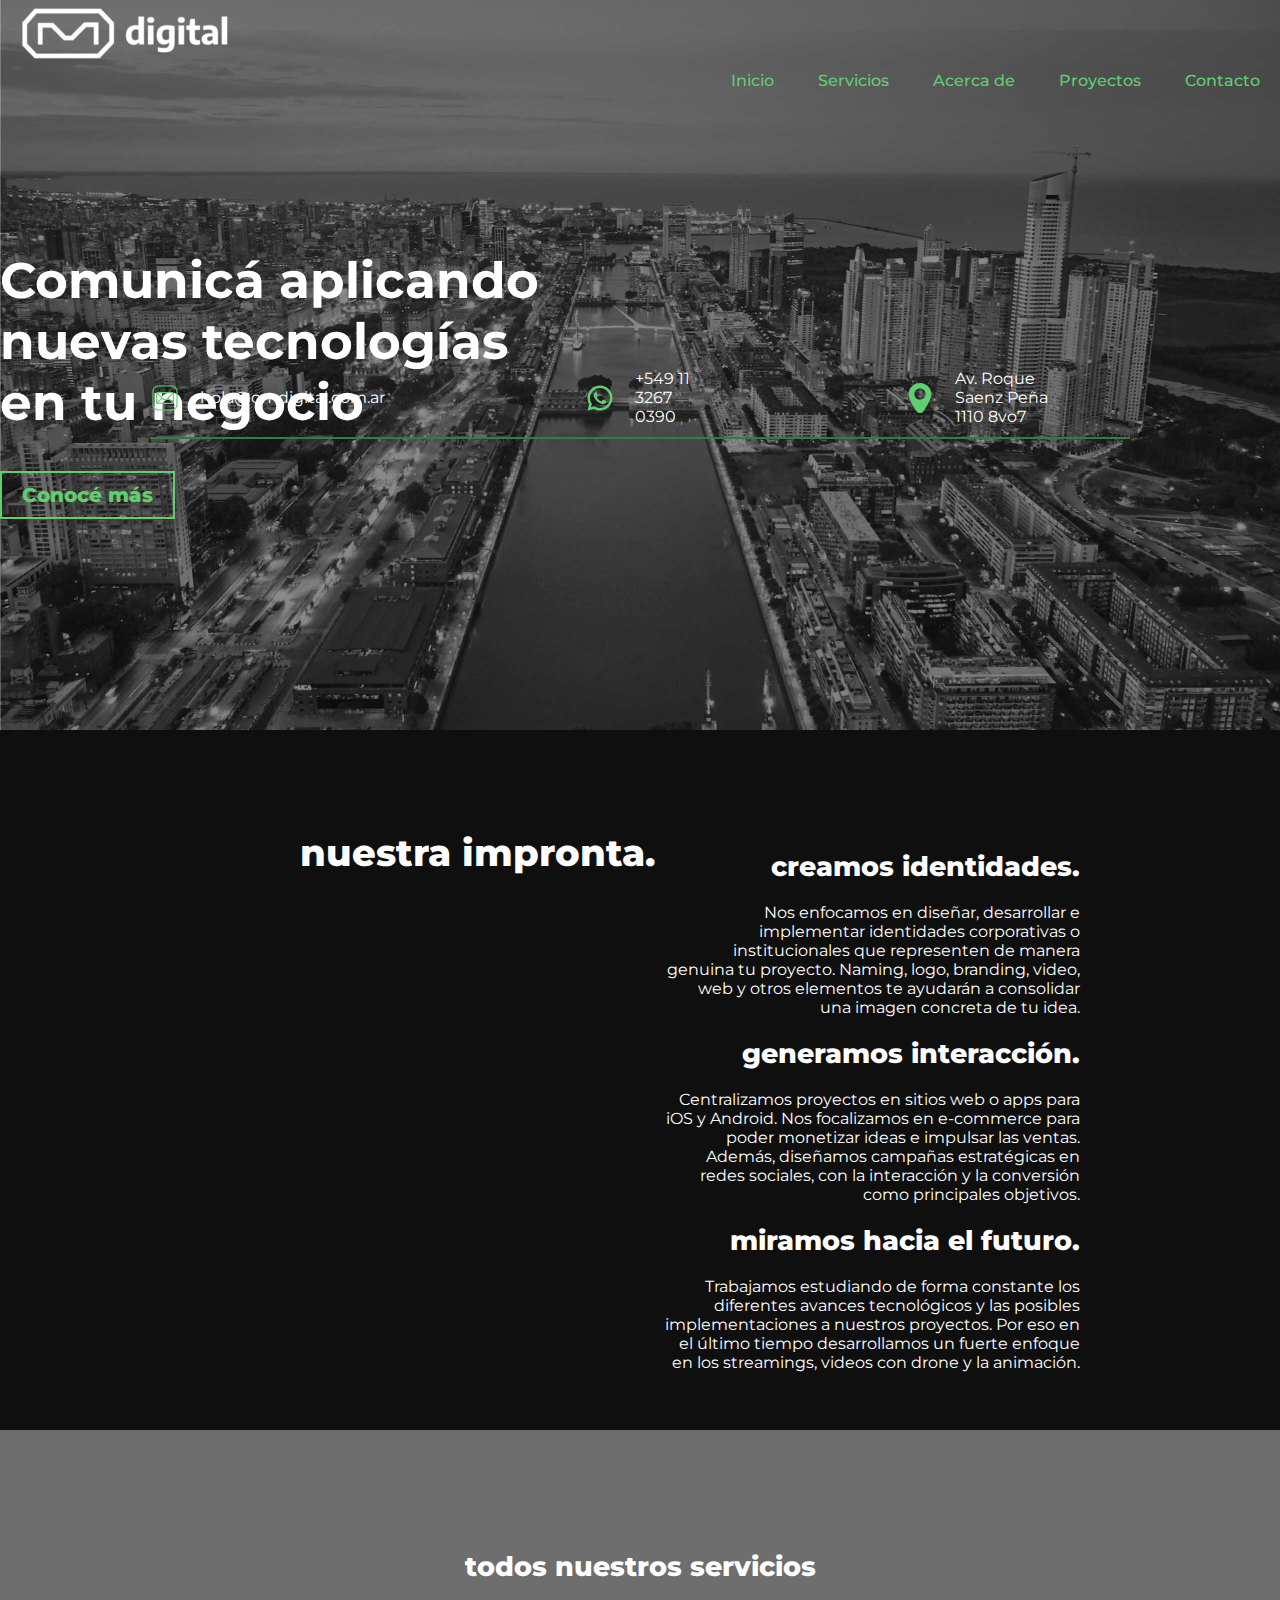
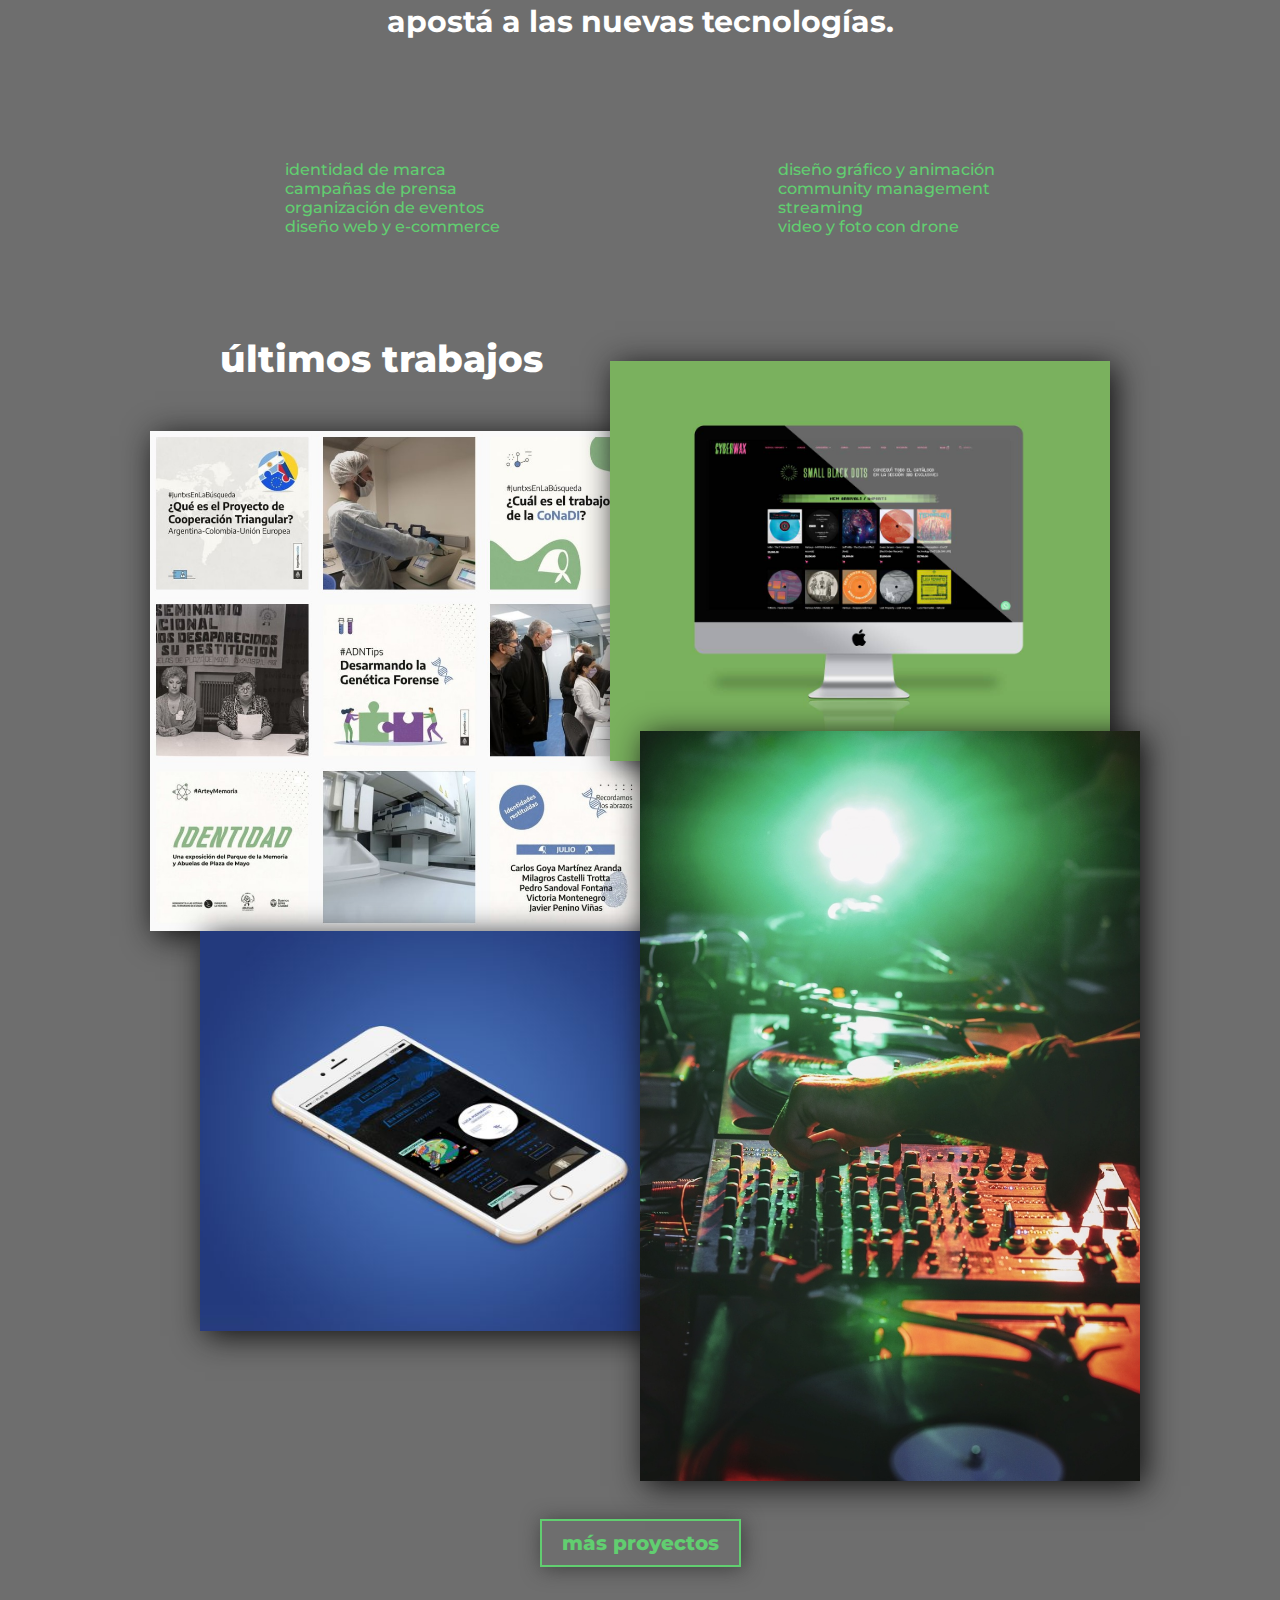
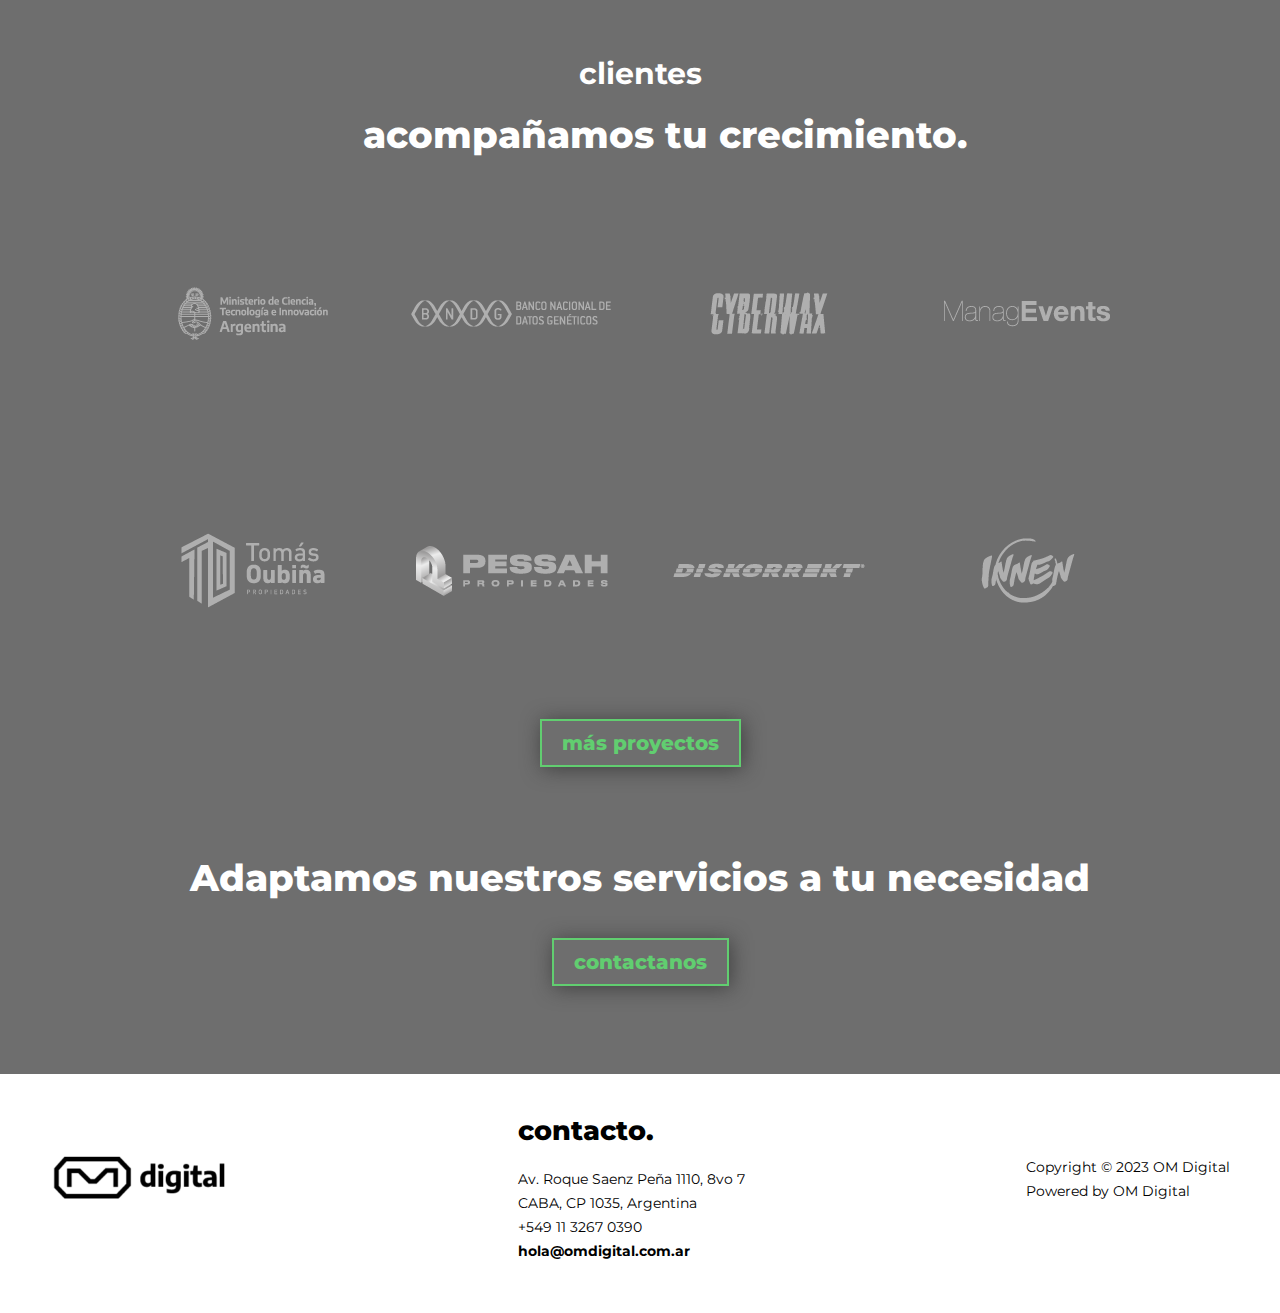
==== index.html @ 89adcbb7 "primera version de OM digital para segunda entrega coder" ====
<!DOCTYPE html>
<html lang="en">

<head>
    <meta charset="UTF-8">
    <meta http-equiv="X-UA-Compatible" content="IE=edge">
    <meta name="viewport" content="width=device-width, initial-scale=1.0">
    <title>OM Digital - Comunicá utilizando las nuevas tecnologías</title>
    <link rel="preconnect" href="https://fonts.googleapis.com">
    <link rel="preconnect" href="https://fonts.gstatic.com" crossorigin>
    <link href="https://fonts.googleapis.com/css2?family=Montserrat:wght@200;300;400;700;800;900&display=swap" rel="stylesheet">
    <link rel="stylesheet" href="./css/style.css">
</head>

<body>
    <header>
            <img src="./assets/img/logo-blanco.png" alt="Logotipo de OM Digital"> <!--acá linkear el logo-->
            <nav class="menu-web">
                <ul>
                    <li class="item-menu"><a href="./index.html">Inicio</a></li>
                    <li class="item-menu"><a href="./pages/servicios.html">Servicios</a></li>
                    <li class="item-menu"><a href="./pages/acerda-de.html">Acerca de</a></li>
                    <li class="item-menu"><a href="./pages/proyectos.html">Proyectos</a></li>
                    <li class="item-menu"><a href="./pages/contacto.html">Contacto</a></li>
                </ul>
            </nav>
    </header>

    <main>
        <section class="sectionPortada">
            <div class="portadaPagina"> <!--inicial, falta agregar el fondo de ciudad con CSS-->
                <div class="oscurecer">
                    <h1 class="tituloPagina">Comunicá aplicando <br>nuevas tecnologías <br>en tu negocio</h1>
                    <div class="boton-portada">
                        <a class="link-boton" href="./pages/servicios.html">Conocé más</a>
                    </div>
                </div>
            <hr>
            <div class="info-de-contacto">
                <img class="ico-datos-contacto" src="./assets/svg/icons8-mail.svg" alt="">
                <p>hola@omdigital.com.ar</p>
                <img class="ico-datos-contacto" src="./assets/svg/whatsapp-ico.svg" alt="">
                <p>+549 11 3267 0390</p>
                <img class="ico-datos-contacto" src="./assets/svg/map-position.svg" alt="">
                <p>Av. Roque Saenz Peña 1110 8vo7</p>
            </div>
            </div>
        </section>
        <section class="impronta"> <!--Nuestra impronta-->
            <div class="nuestra-impronta">
                <h2>nuestra impronta.</h2>
            </div>
            <div class="diferenciales">
                <h3>creamos identidades.</h3>
                <p>Nos enfocamos en diseñar, desarrollar e implementar identidades corporativas o institucionales que
                    representen de manera genuina tu proyecto. Naming, logo, branding, video, web y otros elementos te
                    ayudarán a consolidar una imagen concreta de tu idea.</p>
                <h3>generamos interacción.</h3>
                <p>Centralizamos proyectos en sitios web o apps para iOS y Android. Nos focalizamos en e-commerce para
                    poder monetizar ideas e impulsar las ventas. Además, diseñamos campañas estratégicas en redes
                    sociales, con la interacción y la conversión como principales objetivos.</p>
                <h3>miramos hacia el futuro.</h3>
                <p>Trabajamos estudiando de forma constante los diferentes avances tecnológicos y las posibles
                    implementaciones a nuestros proyectos. Por eso en el último tiempo desarrollamos un fuerte enfoque
                    en los streamings, videos con drone y la animación.</p>
            </div>
        </section>
        <section class="servicios">
            <div class="adaptamos"> <!--titulo de la seccion-->
                <h3>todos nuestros servicios</h3>
                <h4>apostá a las nuevas tecnologías.</h4>
            </div>
            <div class="bloque-servicios">
            <div class="listado-servicios1"> <!--listado de servicios-->
                <ul>
                    <li>identidad de marca</li>
                    <li>campañas de prensa</li>
                    <li>organización de eventos</li>
                    <li>diseño web y e-commerce</li>
                </ul>
            </div>
            <div class="listado-servicios1"> <!--listado de servicios-->
                <ul>
                    <li>diseño gráfico y animación</li>
                    <li>community management</li>
                    <li>streaming</li>
                    <li>video y foto con drone</li>
                </ul>
            </div>
        </div>
        </section>
        <section class="ultimos-trabajos"> <!--ultimos trabajos-->
            <div>
                <h2>últimos trabajos</h2>
            </div>
            <div class="trabajos-index">
                <div class="trabajo1">
                    <img src="./assets/img/ultimos-trabajos-bndg.jpeg" alt="diseño de placas de rrss para el BNDG">
                </div>
                <div class="trabajo2">
                    <img src="./assets/img/ultimos-trabajos-cyberwax.jpeg" alt="Página web y e-commerce para Cyberwax">
                </div>
                <div class="trabajo3">
                    <img src="./assets/img/ultimos-trabajos-diskorrekt.jpeg" alt="streaming para Avant Garten">
                </div>
                <div class="trabajo4">
                    <img src="./assets/img/ultimos-trabajos-avg.jpeg" alt="sitio web y e-commerce para Diskorrekt (Berlin)">
                </div>
            </div>
            <div class="ver-mas-proyectos">
                <a class="link-boton" href="./pages/proyectos.html">más proyectos</a>
            </div>
        </section>
        <section class="clientes"> <!--seccion clientes-->
            <div>
                <h4>clientes</h4>
            </div>
            <div>
                <div>
                    <h2>acompañamos tu crecimiento.</h2>
                </div>
                <div class="logos-clientes">
                <div> <!--logos clientes-->
                    <img src="./assets/img/cliente-mincyt.png" alt="">
                    <img src="./assets/img/cliente-bndg.png" alt="">
                    <img src="./assets/img/cliente-cyberwax.png" alt="">
                    <img src="./assets/img/cliente-managevents.png" alt="">
                </div>
                <div> <!--logos clientes-->
    
                    <img src="./assets/img/cliente-tomas-oubina.png" alt="">
                    <img src="./assets/img/cliente-pessah-propiedades.png" alt="">
                    <img src="./assets/img/cliente-diskorrekt.png" alt="">
                    <img src="./assets/img/cliente-innen.png" alt="">
                </div>
                </div>
            </div>
            <div>
                <a class="link-boton" href="./pages/proyectos.html">más proyectos</a>            
            </div>
        </section>
        <section class="adaptamos"> <!--cierre-->
            <h2>Adaptamos nuestros servicios a tu necesidad</h2>
            <a class="link-boton" href="./pages/contacto.html">contactanos</a>
        </section>
    </main>

    <footer>
        <section>
            <img src="./assets/img/logo-negro.png" alt="Logo en blanco y negro">
        </section>
        <section class="datos-de-contacto">
            <h3>contacto.</h5>
            <p>Av. Roque Saenz Peña 1110, 8vo 7 <br>CABA, CP 1035, Argentina <br>+549 11 3267 0390</p>
            <p><b>hola@omdigital.com.ar
                    <link rel="stylesheet" href="mailto:hola@omdigital.com.ar">
                </b></p>
        </section>
        <section>
            <p>Copyright © 2023 OM Digital<br>Powered by OM Digital</p>
        </section>
    </footer>
</body>

</html>
---- css/style.css ----
/*RESET*/
* {
    padding: 0;
    margin: 0;
    box-sizing: border-box;
}

/*COLOR DEL TEXTO SELECCIONADO*/

html p::selection {
    background-color: #61ce70;
    color: rgb(15, 15, 15);
}

html h1::selection {
    background-color: #61ce70;
    color: rgb(15, 15, 15);
}

html h2::selection {
    background-color: #61ce70;
    color: rgb(15, 15, 15);
}

html h3::selection {
    background-color: #61ce70;
    color: rgb(15, 15, 15);
}

html h4::selection {
    background-color: #61ce70;
    color: rgb(15, 15, 15);
}

html a::selection {
    background-color: #61ce70;
    color: rgb(15, 15, 15);
}

html li::selection {
    background-color: #61ce70;
    color: rgb(15, 15, 15);
}

html .boton::selection {
    background-color: #61ce70;
    color: rgb(15, 15, 15);
}

body {
    background-image: url("../assets/img/fondo-inicio.jpg");
    background-color: rgba(0, 0, 0, 0.567);
    background-position: center top;
    background-size: contain;
    background-repeat: no-repeat;
}

/* font-family: 'Montserrat', sans-serif;*/
p {
    color: white;
    font-family: 'Montserrat', sans-serif;

}

a {
    text-decoration: none;
    color: #61ce70;
    font-family: 'Montserrat', sans-serif;
}

li {
    color: #61ce70;
    font-family: 'Montserrat', sans-serif;
    font-weight: 500;
    padding: 0px 20px 0px 20px;
    list-style: none;

}

h1 {
    color: white;
    font-family: 'Montserrat', sans-serif;

}

h2 {
    color: white;
    font-family: 'Montserrat', sans-serif;
    font-size: 37px;
    font-weight: 800;
    margin-left: 50px;

}

h3 {
    color: white;
    font-family: 'Montserrat', sans-serif;
    margin: 20px 0px 20px 0px;
    font-weight: 800;
    font-size: 27px;

}

h4 {
    color: white;
    font-family: 'Montserrat', sans-serif;
    margin: 20px 0px 20px 0px;
    font-size: 30px;

}


/*HEADER*/

/* header {
    background-color: rgba(0, 0, 0, 0);
    margin: 0px;
    width: 100%;
    height: 60px;
    display: flex;
    justify-content: space-between;
    align-items: center;
    padding: 50px 50px 0px 50px;
} */

.item-menu {
    display: inline-block;
}


.logoPrincipal {
    display: inline;
}

nav {
    color: white;
    font-family: 'Montserrat', sans-serif;
    font-weight: 00;
    display: inline;
    padding: 0px 20px 0px 20px;
}

.menu-web ul {
    display: inline;
}

/*FIN DE HEADER*/

/*nuevo menu boostrap*/

.nav-link {
    color: #61ce70;
}

.navbar-nav .nav-link.active {
    color: white;
}

.navbar-expand-lg .navbar-collapse { 
    justify-content: flex-end;
}

.navbar-toggler {
    color: #61ce70;
}

.navbar-toggler:hover {
    text-decoration: none;
    background: #0000;
    border:#61ce70 solid 2px;
}

.navbar-toggler {
    text-decoration: none;
    background: #0000;
    border:#61ce70 solid 2px;
    color: #61ce70;
}


/*MENU RESPONSIVE*/

.nav-wraper {
    width: 100%;
    margin: 0 auto;
}

nav {
    display: flex;
    flex-wrap: wrap;
    justify-content: end;
    align-items: center;
    padding: 0px;
}

.menu ul {
    list-style: none;
    display: flex;
    gap: 2rem;
}

.menu ul li a {
    text-decoration: none;
}


.menu-hamburguesa {
    display: none;
}

#toggle {
    display: none;
}

.material-icons {
    display:none;
}

@media (max-width: 768px) {
    nav .menu {
        width: 100%;
        height: 0;
        overflow: hidden;
    }

    .menu ul {
        flex-direction: column;
        align-items: center;
        justify-content: center;
        padding: 0.5rem;

    }

    .menu ul li a {
        font-size: 13px;
    }

    nav label {
        display: inline-flex;
        color: white;
        cursor: pointer;
    }
    
    nav #toggle:checked~.menu {
        height: 100%;
        margin-top: 200px;
        background-color: rgba(38, 38, 38, 0.657);
    }
    
    .logo {
        margin-left: -15px;
    }
    .material-icons {
        display: inline-flex;
    }
}



@media (max-width: 320px) {
    nav {
        padding:0px
    }
}
/*fin menu responsive*/


/*boton general*/
.link-boton {
    padding: 10px 20px 10px 20px;
    color: #61ce70;
    font-family: 'Montserrat', sans-serif;
    font-size: 20px;
    font-weight: 800;
    border: #61ce70 solid 2px;
    background-color: #00000000;
    box-shadow: 2px 2px 20px rgba(43, 43, 43, 0.685);
    margin-left: 0px;
}

.link-boton:hover {
    padding: 10px 20px 10px 20px;
    color: #61ce70;
    font-family: 'Montserrat', sans-serif;
    font-size: 20px;
    font-weight: 800;
    border: #FFFF solid 2px;
    background-color: #00000000;
    box-shadow: 2px 2px 20px rgba(43, 43, 43, 0.685);
}

/*fin boton general*/

/*portada*/

.portadaPagina {
    background-image: url("../assets/img/fondo-inicio.jpg");
    color: white;
    width: 100%;
    height: 700px;
    font-family: 'Montserrat', sans-serif;
    background-position: center center;
    background-size: cover;
    margin-top: -60px;
}

.portada-pagina-contacto {
    /* background-image: url("../assets/img/fondo-inicio.jpg"); */
    color: white;
    width: 100%;
    height: 700px;
    font-family: 'Montserrat', sans-serif;
    background-position: center center;
    background-size: cover;
    padding-left: 150px;
    /* margin-top: -60px; */
}

@media (max-width: 768px) {
    .portada-pagina-contacto {
        padding-left: 50px;
    }

    .portada-pagina-contacto h2 {
        font-size: 30px;
    }

    .portada-pagina-contacto h3 {
        font-size: 20px;
    }

    .logo {
        max-width: 150px;

    }
}



.tituloPagina {
    margin-bottom: 50px;
    font-size: 50px;
    padding-top: 220px;
}

hr {
    border-color: #61ce70;
    border-width: 2px 0px 0px 0px;
    margin-top: -70px;
    margin-left: 150px;
    margin-right: 150px;
}

.info-de-contacto {
    display: flex;
    flex-direction: row;
    flex-wrap: inherit;
    margin-top: -70px;
    margin-left: 150px;
    align-items: center;
}

.info-de-contacto p {
    margin-right: 200px;
}

.ico-datos-contacto {
    width: 30px;
    height: 30px;
    margin-right: 20px;
}

.portadaPagina .boton {
    margin-left: 150px;
    margin-bottom: 50px;
}

/* button {
    margin: 20px 0px 20px 0px;
} */

/*fin portada*/


/*SECCION IMPRONTA*/

.impronta {
    box-sizing: 100%;
    display: inline-flex;
    width: 100%;
    height: 700px;
    padding: 100px;
    background-color: rgb(15, 15, 15);
}

.nuestra-impronta {
    width: 50%;
    margin-bottom: 0px;
    margin-left: 150px;
    padding-top: 0px;
}

.diferenciales {
    width: 50%;
    text-align: right;
    margin-right: 100px;
}

/*seccion Servicios */

.servicios .bloque-servicios {
    width: 750px;
    text-align: left;
    margin: 0 auto;
    display: flex;
    justify-content: space-between;
    align-items: center;
    font-weight: 400;
}


.listado-servicios li {
    text-align: center;
    font-weight: 400;
}


/*fin seccion Servicios */

/*seccion ultimos trabajos*/

.ultimos-trabajos {
    padding-top: 100px;
}

.ultimos-trabajos h2 {
    margin-bottom: 50px;
    margin-left: 220px;
}

.trabajos-index {
    display: grid;
    width: 100%;
    grid-template-columns: 1fr 1fr;
    text-align: center;
}


.trabajo1 img {
    display: grid;
    margin-left: auto;
    margin-right: -10px;
    max-width: 500px;
    box-shadow: 5px 5px 30px rgb(17 17 17);
    text-align: center;
}

.trabajo2 img {
    display: grid;
    margin-left: -30px;
    margin-right: auto;
    margin-top: -70px;
    max-width: 500px;
    box-shadow: 5px 5px 30px rgb(17, 17, 17);
}

.trabajo3 img {
    display: grid;
    margin-left: auto;
    margin-right: -60px;
    max-width: 500px;
    box-shadow: 5px 5px 30px rgb(17, 17, 17);
}

.trabajo4 img {
    display: grid;
    margin-left: 0px;
    margin-top: -200px;
    margin-right: auto;
    max-width: 500px;
    box-shadow: 5px 5px 30px rgb(17, 17, 17);
    margin-bottom: 50px;
}


/*fin seccion ultimos trabajos*/

/*SECCION CLIENTES*/

.clientes {
    text-align: center;
    margin-top: 100px;
}

.logos-clientes {
    width: 100%;
    padding: 30px;
}

.logo-clientes:hover img {
    opacity: 70%;
}

/*cierre de inicio*/

.adaptamos {
    text-align: center;
    padding-top: 50px;
    padding-bottom: 100px;
    margin-top: 50px;
}

.adaptamos h2 {
    margin: 0px 0px 50px 0px;
}


/*BARRA DE TITULO.barra-de-titulo {
    border-width: 0px 0px 6px 0px;
    line-height: 30px;
    color: #61ce70;
    border-color: #61ce70;
    padding-right: 85%;

} */

.ver-mas-proyectos {
    text-align: center;
}



/*COMIENZO FOOTER*/

footer {
    background-color: white;
    padding: 50px;
    color: black;
    display: flex;
    justify-content: space-between;
    align-items: center;
    padding: 20px 50px 50px 50px;
}

footer p {
    color: black;
    line-height: 1.5rem;
    font-size: 14px;
}

footer h3 {
    color: black;
}

@media (max-width: 768px) {
    footer {
        flex-direction: column;
        align-items: start;
    }

    footer img {
        margin-left: -9px;
    }
}

/*pagina proyectos y otras */

.titulo-pagina-h2 {
    padding-top: 300px;
    font-size: 40px;
    margin: 0px;
}

.bajada-pagina-h3 {
    margin-left: 0px;
}

.presentacion-pagina {
    padding-top: 50px;
}

.section-presentacion {
    margin-left: 150px;
    margin-bottom: 50px;
    margin-right: 150px;
}

.section-presentacion h4 {
    color: #61ce70;
    margin-right: 300px;
}

.section-presentacion div p {
    font-weight: 300%;
}


.grid-proyectos {
    display: grid;
    width: 90%;
    grid-template-columns: 1fr 1fr;
    text-align: center;
    place-items: center;
    justify-content: center;
    align-items: center;
}

.celda-proyecto {
    display: grid;
    margin-left: auto;
    margin-right: auto;
    max-width: 500px;
    font-family: 'Montserrat', sans-serif;
    color: #FFFF;
    text-align: center;
    margin-bottom: 50px;
}

.celda-proyecto img {
    max-width: 500px;
}

.celda-proyecto iframe {
    max-width: 500px;
}

.celda-proyecto figcaption {
    padding-bottom: 50px;
    margin-top: 20px;
}

.cierre-proyectos {
    margin-left: 150px;
    margin-right: 150px;
    margin-top: 100px;
    padding-bottom: 100px;
}

.cierre-proyectos h3 {
    margin-bottom: 50px;
}

.cierre-proyectos hr {
    border-width: 6px 0px 0px 0px;
    border-color: #61ce70;
    margin-left: 0px;
    margin-right: 90%;
    ;
}

/*pagina acerca de*/

.cv {
    display: grid;
    grid-template-columns: 1fr 1fr;
    margin: 100px 150px 0px 150px;
    padding: 20px 50px;
    background-color: black;
}

.foto-manu {
    max-width: 500px;
    margin-left: -70px;
    margin-top: -45px;
    box-shadow: 5px 5px 10px rgb(16, 16, 16);
}

.nombre-manu {
    font-size: 2.5rem;
}

.director {
    font-size: 1.5rem;
}

/*CONTACTO*/
.contacto-data-form {
    display: grid;
    grid-template-columns: 1fr 1fr;
    padding: 100px 150px;
    background-color: black;
    width: 100%;
}

@media (max-width: 768px) {
    .contacto-data-form {
        grid-template-columns: 1fr;
        margin: 0;
        padding: 20px;
    }
}

.info-de-contact-1col {
    display: flex;
    flex-direction: column;
    margin: 0px;
}

.ico-data {
    display: flex;
    margin: 10px 0px;
}

.contacto-div {
    padding: 10px 0px 10px 0px;
}

.form-label {
    color: white;
}

.form-control {
    border: 2px solid;
    border-color: #61ce70;
    border-radius: 0px;
    background-color: #0000;
    color: #61ce70;
}

.cards-servicios {
    display: flex;
    flex-direction: row;

}

.card-group {
    display: grid;
    grid-template-columns: 1fr 1fr 1fr;
    margin: 0px 150px;
}

.card {
    max-width: 300px;
}
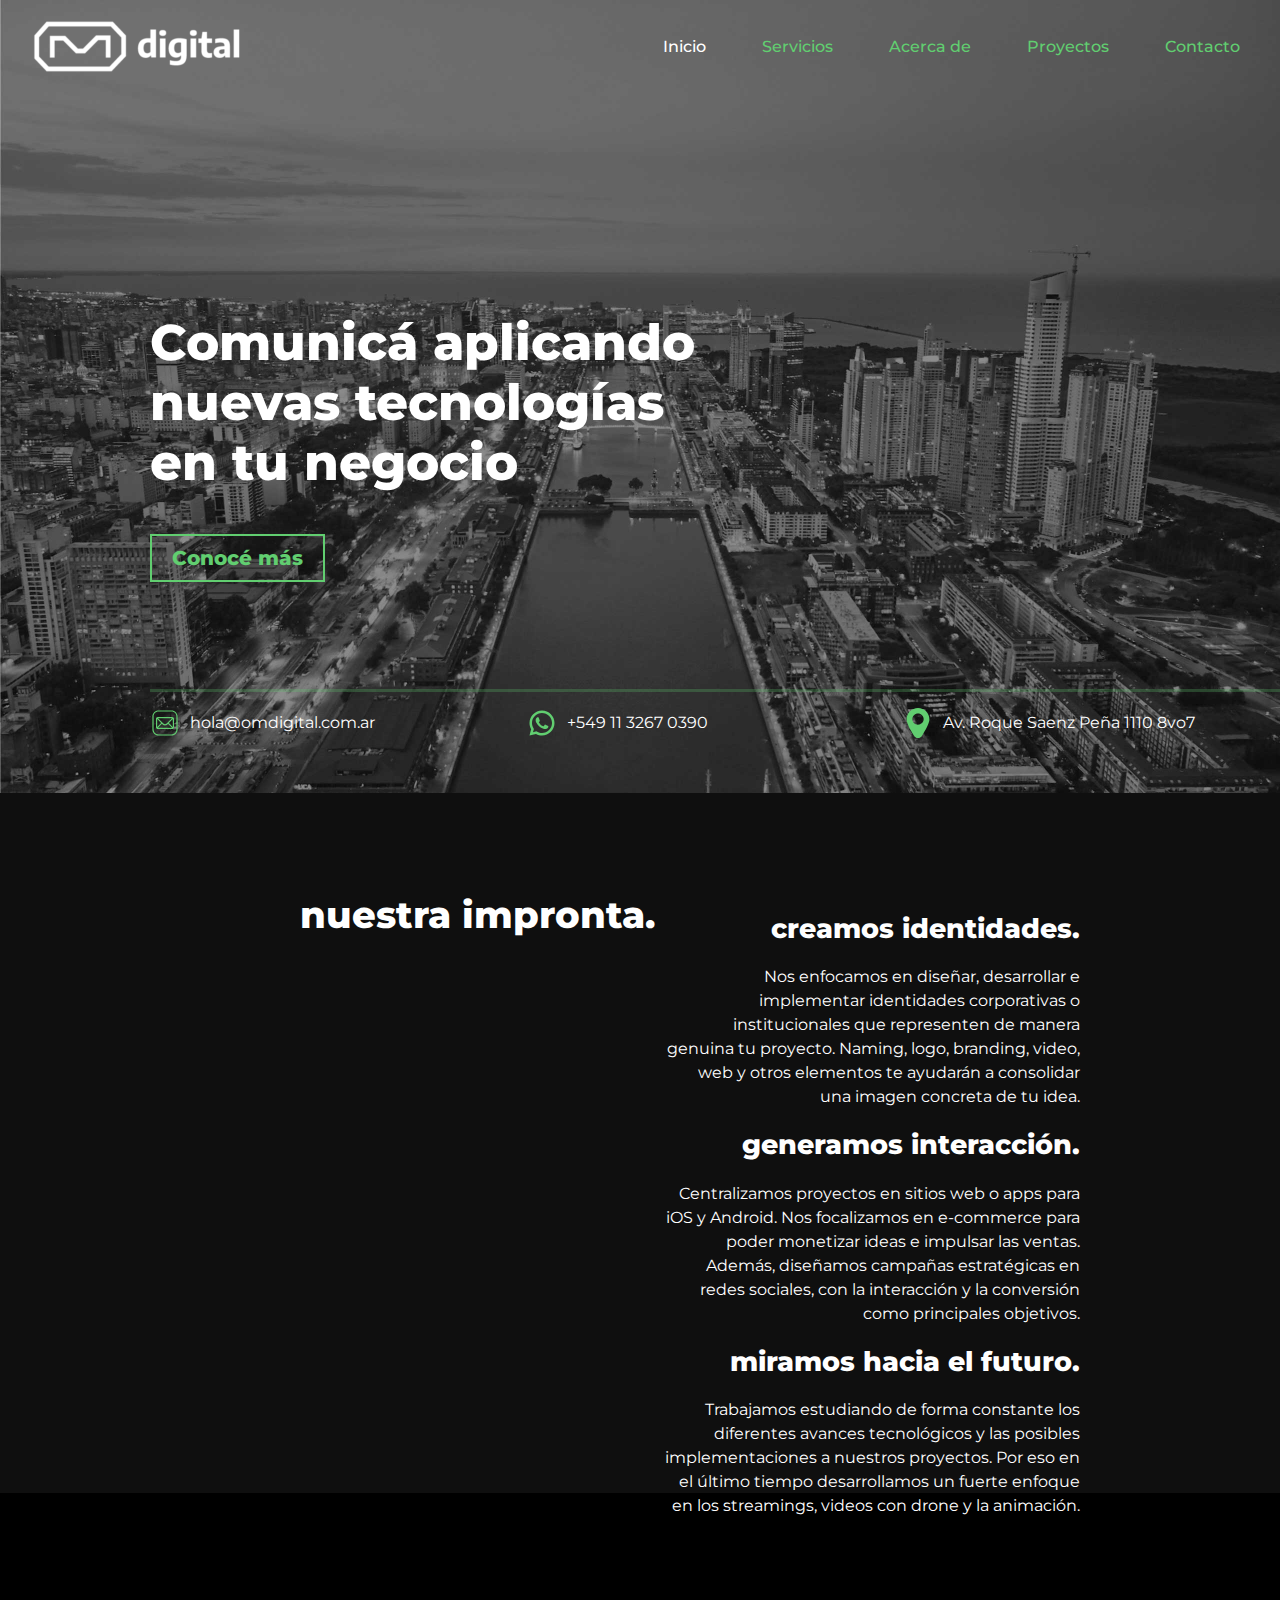
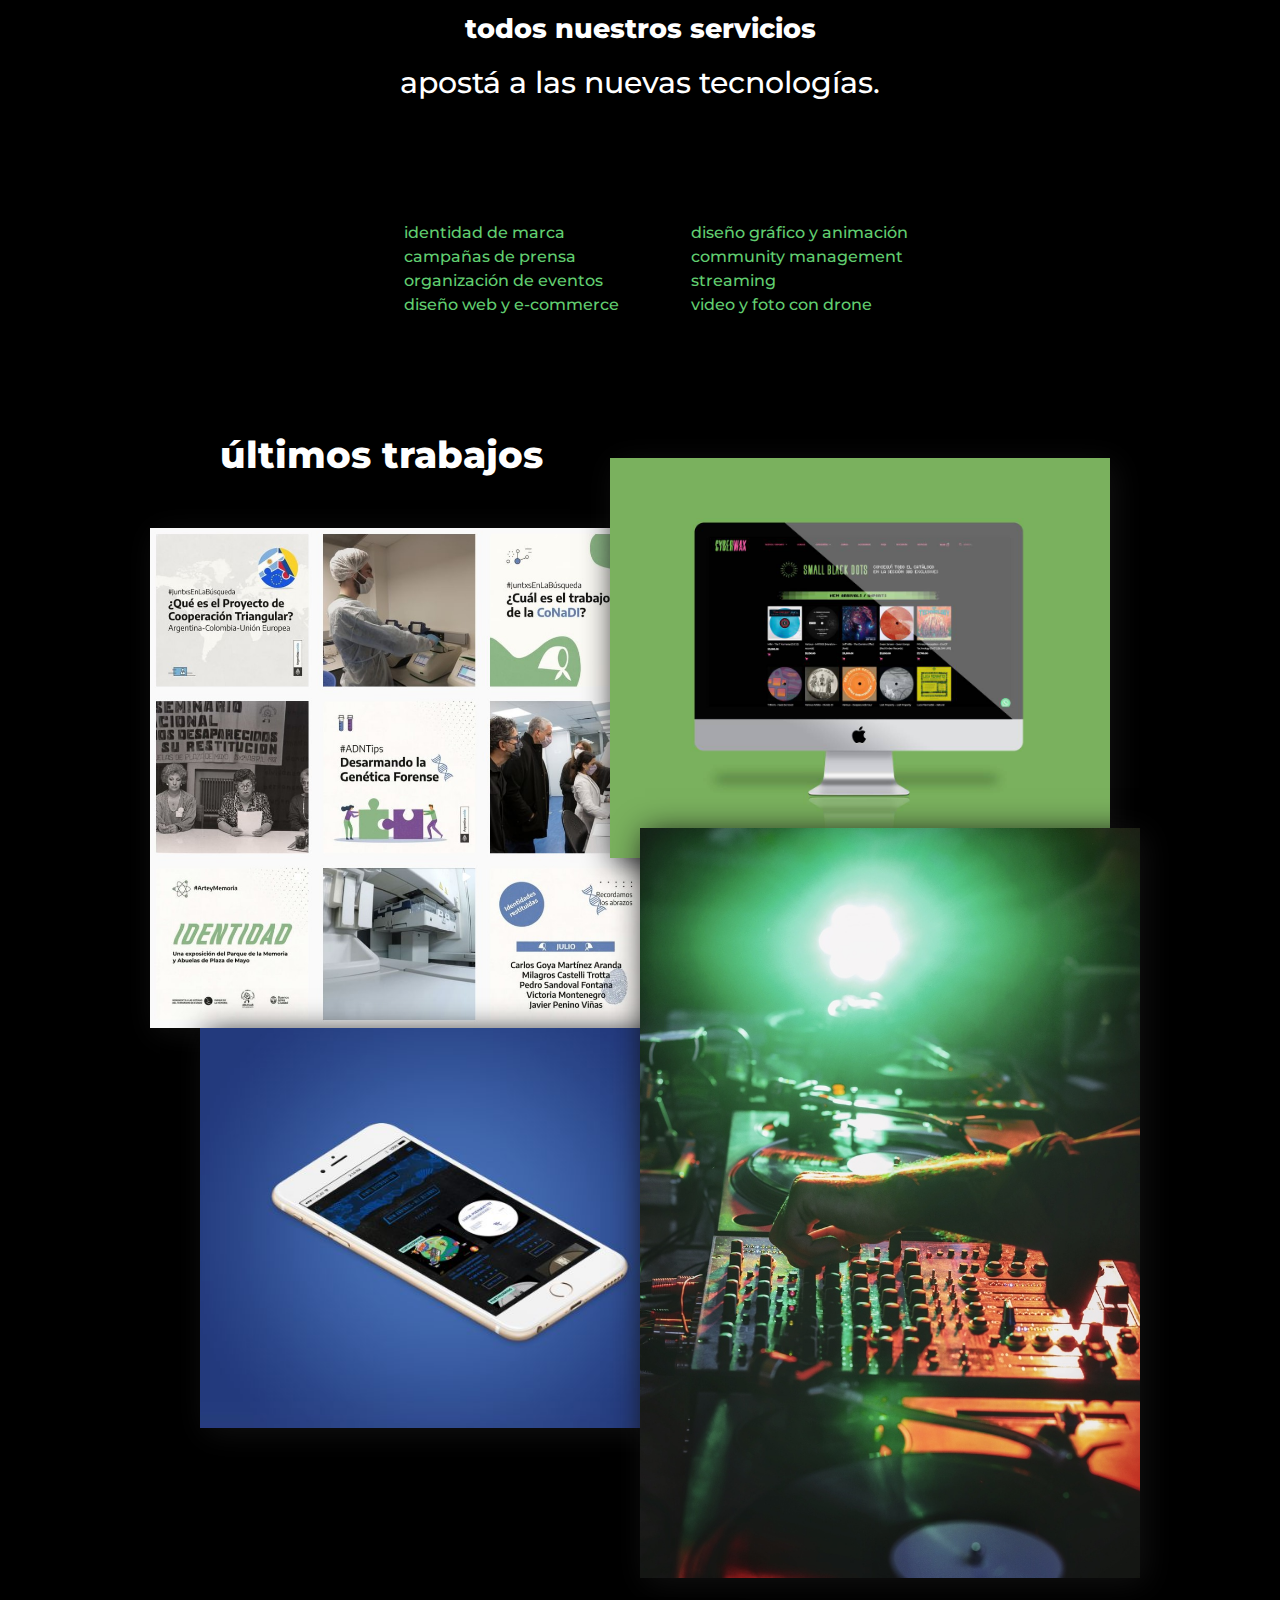
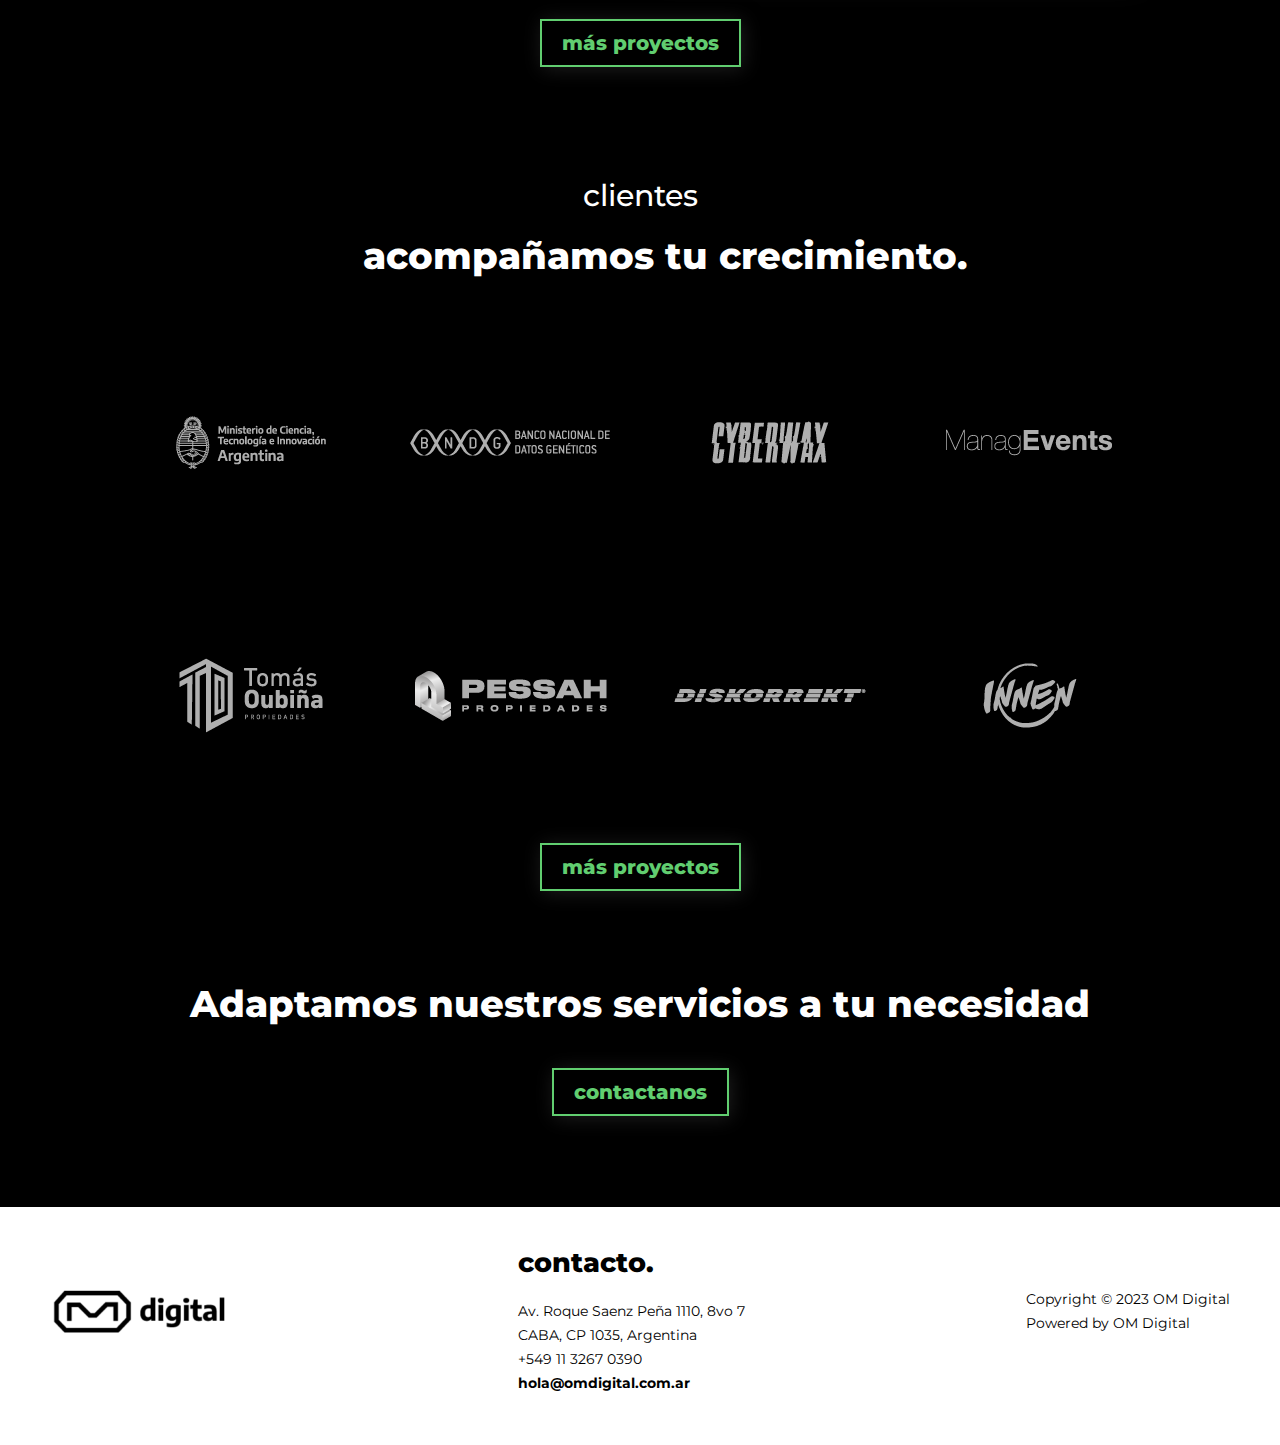
==== commit ee787402: "actualizacion de proyecto" ====
--- a/index.html
+++ b/index.html
@@ -8,13 +8,16 @@
     <title>OM Digital - Comunicá utilizando las nuevas tecnologías</title>
     <link rel="preconnect" href="https://fonts.googleapis.com">
     <link rel="preconnect" href="https://fonts.gstatic.com" crossorigin>
-    <link href="https://fonts.googleapis.com/css2?family=Montserrat:wght@200;300;400;700;800;900&display=swap" rel="stylesheet">
-    <link rel="stylesheet" href="./css/style.css">
+    <link href="https://fonts.googleapis.com/css2?family=Montserrat:wght@200;300;400;700;800;900&display=swap"
+        rel="stylesheet">
+    <link rel="stylesheet" href="https://fonts.googleapis.com/icon?family=Material+Icons" />
+    <link rel="stylesheet" href="../bootstrap-5.3.0-alpha1-dist/css/bootstrap.min.css">
+    <link rel="stylesheet" href="../css/style.css">
 </head>
 
 <body>
-    <header>
-            <img src="./assets/img/logo-blanco.png" alt="Logotipo de OM Digital"> <!--acá linkear el logo-->
+    <!-- <header>
+            <img src="./assets/img/logo-blanco.png" alt="Logotipo de OM Digital">
             <nav class="menu-web">
                 <ul>
                     <li class="item-menu"><a href="./index.html">Inicio</a></li>
@@ -24,26 +27,50 @@
                     <li class="item-menu"><a href="./pages/contacto.html">Contacto</a></li>
                 </ul>
             </nav>
+    </header> -->
+    <header>
+        <nav class="navbar navbar-expand-lg">
+            <div class="container-fluid">
+                <a class="navbar-brand" href="#"><img src="../assets/img/logo-blanco.png" alt=""></a>
+                <button class="navbar-toggler" type="button" data-bs-toggle="collapse" data-bs-target="#navbarNav"
+                    aria-controls="navbarNav" aria-expanded="false" aria-label="Toggle navigation">
+                    <span class="navbar-toggler-icon"></span>
+                </button>
+                <div class="collapse navbar-collapse" id="navbarNav">
+                    <ul class="navbar-nav">
+                        <li class="nav-item"><a class="nav-link active" aria-current="page"
+                                href="./index.html">Inicio</a></li>
+                        <li class="nav-item"><a class="nav-link" href="./pages/servicios.html">Servicios</a></li>
+                        <li class="nav-item"><a class="nav-link" href="./pages/acerda-de.html">Acerca de</a></li>
+                        <li class="nav-item"><a class="nav-link" href="./pages/proyectos.html">Proyectos</a></li>
+                        <li class="nav-item"><a class="nav-link" href="./pages/contacto.html">Contacto</a></li>
+                    </ul>
+                </div>
+            </div>
+        </nav>
     </header>
-
     <main>
         <section class="sectionPortada">
-            <div class="portadaPagina"> <!--inicial, falta agregar el fondo de ciudad con CSS-->
-                <div class="oscurecer">
-                    <h1 class="tituloPagina">Comunicá aplicando <br>nuevas tecnologías <br>en tu negocio</h1>
-                    <div class="boton-portada">
-                        <a class="link-boton" href="./pages/servicios.html">Conocé más</a>
+            <div class="portada-pagina-contacto"> <!--inicial, falta agregar el fondo de ciudad con CSS-->
+                <h1 class="tituloPagina">Comunicá aplicando <br>nuevas tecnologías <br>en tu negocio</h1>
+                <div class="boton-portada">
+                    <a class="link-boton" href="./pages/servicios.html">Conocé más</a>
+                </div>
+                <hr>
+                <div class="info-de-contacto">
+                    <div class="icono-y-dato">
+                        <img class="ico-datos-contacto" src="./assets/svg/icons8-mail.svg" alt="">
+                        <p>hola@omdigital.com.ar</p>
+                    </div>
+                    <div class="icono-y-dato">
+                        <img class="ico-datos-contacto" src="./assets/svg/whatsapp-ico.svg" alt="">
+                        <p>+549 11 3267 0390</p>
+                    </div>
+                    <div class="icono-y-dato">
+                        <img class="ico-datos-contacto" src="./assets/svg/map-position.svg" alt="">
+                        <p>Av. Roque Saenz Peña 1110 8vo7</p>
                     </div>
                 </div>
-            <hr>
-            <div class="info-de-contacto">
-                <img class="ico-datos-contacto" src="./assets/svg/icons8-mail.svg" alt="">
-                <p>hola@omdigital.com.ar</p>
-                <img class="ico-datos-contacto" src="./assets/svg/whatsapp-ico.svg" alt="">
-                <p>+549 11 3267 0390</p>
-                <img class="ico-datos-contacto" src="./assets/svg/map-position.svg" alt="">
-                <p>Av. Roque Saenz Peña 1110 8vo7</p>
-            </div>
             </div>
         </section>
         <section class="impronta"> <!--Nuestra impronta-->
@@ -71,23 +98,23 @@
                 <h4>apostá a las nuevas tecnologías.</h4>
             </div>
             <div class="bloque-servicios">
-            <div class="listado-servicios1"> <!--listado de servicios-->
-                <ul>
-                    <li>identidad de marca</li>
-                    <li>campañas de prensa</li>
-                    <li>organización de eventos</li>
-                    <li>diseño web y e-commerce</li>
-                </ul>
+                <div class="listado-servicios1"> <!--listado de servicios-->
+                    <ul>
+                        <li>identidad de marca</li>
+                        <li>campañas de prensa</li>
+                        <li>organización de eventos</li>
+                        <li>diseño web y e-commerce</li>
+                    </ul>
+                </div>
+                <div class="listado-servicios1"> <!--listado de servicios-->
+                    <ul>
+                        <li>diseño gráfico y animación</li>
+                        <li>community management</li>
+                        <li>streaming</li>
+                        <li>video y foto con drone</li>
+                    </ul>
+                </div>
             </div>
-            <div class="listado-servicios1"> <!--listado de servicios-->
-                <ul>
-                    <li>diseño gráfico y animación</li>
-                    <li>community management</li>
-                    <li>streaming</li>
-                    <li>video y foto con drone</li>
-                </ul>
-            </div>
-        </div>
         </section>
         <section class="ultimos-trabajos"> <!--ultimos trabajos-->
             <div>
@@ -104,7 +131,8 @@
                     <img src="./assets/img/ultimos-trabajos-diskorrekt.jpeg" alt="streaming para Avant Garten">
                 </div>
                 <div class="trabajo4">
-                    <img src="./assets/img/ultimos-trabajos-avg.jpeg" alt="sitio web y e-commerce para Diskorrekt (Berlin)">
+                    <img src="./assets/img/ultimos-trabajos-avg.jpeg"
+                        alt="sitio web y e-commerce para Diskorrekt (Berlin)">
                 </div>
             </div>
             <div class="ver-mas-proyectos">
@@ -120,23 +148,23 @@
                     <h2>acompañamos tu crecimiento.</h2>
                 </div>
                 <div class="logos-clientes">
-                <div> <!--logos clientes-->
-                    <img src="./assets/img/cliente-mincyt.png" alt="">
-                    <img src="./assets/img/cliente-bndg.png" alt="">
-                    <img src="./assets/img/cliente-cyberwax.png" alt="">
-                    <img src="./assets/img/cliente-managevents.png" alt="">
-                </div>
-                <div> <!--logos clientes-->
-    
-                    <img src="./assets/img/cliente-tomas-oubina.png" alt="">
-                    <img src="./assets/img/cliente-pessah-propiedades.png" alt="">
-                    <img src="./assets/img/cliente-diskorrekt.png" alt="">
-                    <img src="./assets/img/cliente-innen.png" alt="">
-                </div>
+                    <div> <!--logos clientes-->
+                        <img src="./assets/img/cliente-mincyt.png" alt="">
+                        <img src="./assets/img/cliente-bndg.png" alt="">
+                        <img src="./assets/img/cliente-cyberwax.png" alt="">
+                        <img src="./assets/img/cliente-managevents.png" alt="">
+                    </div>
+                    <div> <!--logos clientes-->
+
+                        <img src="./assets/img/cliente-tomas-oubina.png" alt="">
+                        <img src="./assets/img/cliente-pessah-propiedades.png" alt="">
+                        <img src="./assets/img/cliente-diskorrekt.png" alt="">
+                        <img src="./assets/img/cliente-innen.png" alt="">
+                    </div>
                 </div>
             </div>
             <div>
-                <a class="link-boton" href="./pages/proyectos.html">más proyectos</a>            
+                <a class="link-boton" href="./pages/proyectos.html">más proyectos</a>
             </div>
         </section>
         <section class="adaptamos"> <!--cierre-->
@@ -151,15 +179,16 @@
         </section>
         <section class="datos-de-contacto">
             <h3>contacto.</h5>
-            <p>Av. Roque Saenz Peña 1110, 8vo 7 <br>CABA, CP 1035, Argentina <br>+549 11 3267 0390</p>
-            <p><b>hola@omdigital.com.ar
-                    <link rel="stylesheet" href="mailto:hola@omdigital.com.ar">
-                </b></p>
+                <p>Av. Roque Saenz Peña 1110, 8vo 7 <br>CABA, CP 1035, Argentina <br>+549 11 3267 0390</p>
+                <p><b>hola@omdigital.com.ar
+                        <link rel="stylesheet" href="mailto:hola@omdigital.com.ar">
+                    </b></p>
         </section>
         <section>
             <p>Copyright © 2023 OM Digital<br>Powered by OM Digital</p>
         </section>
     </footer>
+    <script src="../bootstrap-5.3.0-alpha1-dist/js/bootstrap.min.js"></script>
 </body>
 
 </html>--- a/css/style.css
+++ b/css/style.css
@@ -55,6 +55,27 @@
     background-repeat: no-repeat;
 }
 
+@media (max-width: 768px) {
+    body {
+        background-position: center top;
+        background-size: 300%;
+    };
+}
+
+@media (max-width: 768px) {
+    body {
+        background-position: center top;
+        background-size: 300%;
+    };
+}
+
+@media (max-width: 400px) {
+    body {
+        background-position: center top;
+        background-size: 350%;
+    };
+}
+
 /* font-family: 'Montserrat', sans-serif;*/
 p {
     color: white;
@@ -148,6 +169,7 @@
 
 /*nuevo menu boostrap*/
 
+
 .nav-link {
     color: #61ce70;
 }
@@ -294,18 +316,15 @@
 /*portada*/
 
 .portadaPagina {
-    background-image: url("../assets/img/fondo-inicio.jpg");
+    /* background-image: url("../assets/img/fondo-inicio.jpg");
     color: white;
     width: 100%;
     height: 700px;
     font-family: 'Montserrat', sans-serif;
     background-position: center center;
     background-size: cover;
-    margin-top: -60px;
-}
-
-.portada-pagina-contacto {
-    /* background-image: url("../assets/img/fondo-inicio.jpg"); */
+    margin-top: -60px; */
+
     color: white;
     width: 100%;
     height: 700px;
@@ -316,9 +335,25 @@
     /* margin-top: -60px; */
 }
 
+.portada-pagina-contacto {
+    /* background-image: url("../assets/img/fondo-inicio.jpg"); */
+    color: white;
+    width: 100%;
+    height: 700px;
+    font-family: 'Montserrat', sans-serif;
+    background-position: center center;
+    background-size: cover;
+    padding-left: 150px;
+    /* margin-top: -60px; */
+}
+
 @media (max-width: 768px) {
     .portada-pagina-contacto {
-        padding-left: 50px;
+        padding: 0px 30px;
+    }
+
+    .portada-pagina-contacto h1 {
+        font-size: 40px;
     }
 
     .portada-pagina-contacto h2 {
@@ -329,45 +364,51 @@
         font-size: 20px;
     }
 
-    .logo {
+
+}
+
+@media (max-width: 425px) {
+    img, svg {
+        vertical-align: middle;
         max-width: 150px;
-
-    }
-}
-
-
+    }
+
+    .portada-pagina-contacto h1 {
+        font-size: 30px;
+    }
+}
 
 .tituloPagina {
     margin-bottom: 50px;
     font-size: 50px;
     padding-top: 220px;
+    font-weight: 800;
 }
 
 hr {
     border-color: #61ce70;
-    border-width: 2px 0px 0px 0px;
-    margin-top: -70px;
-    margin-left: 150px;
-    margin-right: 150px;
-}
-
+    border-width: 3px 0px 0px 0px;
+    padding-right: 150px;
+}
+
+.boton-portada {
+    padding-bottom: 100px;
+}
 .info-de-contacto {
-    display: flex;
-    flex-direction: row;
-    flex-wrap: inherit;
-    margin-top: -70px;
-    margin-left: 150px;
+    display: grid;
+    grid-template-columns: 1fr 1fr 1fr;
+}
+
+.icono-y-dato {
+    display: inline-flex;
+    gap: 10px;
     align-items: center;
 }
 
-.info-de-contacto p {
-    margin-right: 200px;
-}
 
 .ico-datos-contacto {
     width: 30px;
     height: 30px;
-    margin-right: 20px;
 }
 
 .portadaPagina .boton {
@@ -409,13 +450,15 @@
 /*seccion Servicios */
 
 .servicios .bloque-servicios {
-    width: 750px;
+    width: 100%;
+    padding: 0px 300px;
     text-align: left;
     margin: 0 auto;
     display: flex;
-    justify-content: space-between;
+    justify-content: center;
     align-items: center;
     font-weight: 400;
+    background-color: black;
 }
 
 
@@ -431,6 +474,7 @@
 
 .ultimos-trabajos {
     padding-top: 100px;
+    background-color: black;
 }
 
 .ultimos-trabajos h2 {
@@ -482,14 +526,25 @@
     margin-bottom: 50px;
 }
 
-
+@media (max-width: 768px) {
+.ultimos-trabajos {
+    display: grid;
+    grid-template-columns: 1fr;
+}
+
+.trabajo1 img, .trabajo2 img, .trabajo3 img, .trabajo4 img {
+    margin: 0px;
+    padding: 0px;
+}
+}
 /*fin seccion ultimos trabajos*/
 
 /*SECCION CLIENTES*/
 
 .clientes {
     text-align: center;
-    margin-top: 100px;
+    padding-top: 100px;
+    background-color: black;
 }
 
 .logos-clientes {
@@ -505,15 +560,37 @@
 
 .adaptamos {
     text-align: center;
-    padding-top: 50px;
+    padding-top: 100px;
     padding-bottom: 100px;
-    margin-top: 50px;
-}
+    background-color: black;
+}
+
+.adaptamos-2 {
+    text-align: center;
+    padding-top: 100px;
+    padding-bottom: 30px;
+    background-color: black;
+}
+
 
 .adaptamos h2 {
     margin: 0px 0px 50px 0px;
 }
 
+@media (max-width: 768px) {
+.adaptamos, .adaptamos-2 {
+    text-align: center;
+    padding-top: 100px;
+    padding-bottom: 100px;
+    background-color: black;
+}
+
+.adaptamos h2, .adaptamos-2 h2 {
+    margin: 0px 0px 50px 0px;
+    font-size: 1.5rem;
+    padding: 0px 30px;
+}
+}
 
 /*BARRA DE TITULO.barra-de-titulo {
     border-width: 0px 0px 6px 0px;
@@ -579,10 +656,10 @@
     padding-top: 50px;
 }
 
-.section-presentacion {
-    margin-left: 150px;
-    margin-bottom: 50px;
-    margin-right: 150px;
+.section-presentacion, .cv {
+    padding: 50px 150px 150px 150px;
+    background-color: black;
+    width: 100%;
 }
 
 .section-presentacion h4 {
@@ -597,18 +674,18 @@
 
 .grid-proyectos {
     display: grid;
-    width: 90%;
+    width: 100%;
     grid-template-columns: 1fr 1fr;
     text-align: center;
     place-items: center;
     justify-content: center;
     align-items: center;
+    background-color: black;
+    padding: 0px 150px;
 }
 
 .celda-proyecto {
     display: grid;
-    margin-left: auto;
-    margin-right: auto;
     max-width: 500px;
     font-family: 'Montserrat', sans-serif;
     color: #FFFF;
@@ -630,10 +707,8 @@
 }
 
 .cierre-proyectos {
-    margin-left: 150px;
-    margin-right: 150px;
-    margin-top: 100px;
-    padding-bottom: 100px;
+padding: 150px;
+background-color: black;
 }
 
 .cierre-proyectos h3 {
@@ -653,9 +728,9 @@
 .cv {
     display: grid;
     grid-template-columns: 1fr 1fr;
-    margin: 100px 150px 0px 150px;
-    padding: 20px 50px;
-    background-color: black;
+    padding: 20px 200px 100px 50px;
+    background-color: black;
+    width: 100%;
 }
 
 .foto-manu {
@@ -665,6 +740,12 @@
     box-shadow: 5px 5px 10px rgb(16, 16, 16);
 }
 
+.div-foto {
+    justify-content: end;
+    padding: 50px 50px 0px 0px;
+    display: flex;
+}
+
 .nombre-manu {
     font-size: 2.5rem;
 }
@@ -673,6 +754,52 @@
     font-size: 1.5rem;
 }
 
+@media (max-width: 768px) {
+    .cv {
+        padding: 100px;
+        grid-template-columns: 1fr;
+        
+    }
+
+    .foto-manu {
+        max-width: 300px;
+        height: auto;
+        justify-content: center;
+    }
+    .director {
+        font-size: 1rem;
+    }
+    .nombre-manu {
+        font-size: 2rem;
+    }
+    .div-foto {
+        justify-content: end;
+        padding: 100px 0px 0px 0px;
+        display: flex;
+    }
+
+    .presentacion-pagina {
+        padding-top: 50px;
+    }
+    
+    .section-presentacion, .cv {
+        background-color: black;
+        width: 100%;
+        margin: 0px;
+    }
+    .section-presentacion, .cv {
+        padding: 0px 40px;
+        background-color: black;
+        width: 100%;
+    }
+    
+.section-presentacion h4 {
+    margin:0px;
+    font-weight: 600;
+    padding-bottom: 30px;
+}
+    
+}
 /*CONTACTO*/
 .contacto-data-form {
     display: grid;
@@ -719,16 +846,63 @@
 
 .cards-servicios {
     display: flex;
-    flex-direction: row;
+    background-color: black;
+    width: 100%;
+    align-content: center;
+    justify-content: center;
+
 
 }
 
 .card-group {
     display: grid;
     grid-template-columns: 1fr 1fr 1fr;
-    margin: 0px 150px;
+    margin: 0px;
+    gap: 40px;
+    padding: 20px 0px;
 }
 
 .card {
     max-width: 300px;
+    background-color: #0000;
+}
+
+.card-title {
+    color: #61ce70;
+    font-family: 'Montserrat', sans-serif;
+    font-weight: 700;
+    text-transform: uppercase;
+    padding: 10px 0px;
+}
+
+.card-body {
+    max-width: 300px;
+    border-radius: 0px;
+    border:#61ce70 solid;
+    background-color: #0000;
+    padding: 20px 20px;
+}
+
+@media (max-width: 768px) {
+    .card-group {
+        display: grid;
+        grid-template-columns: 1fr 1fr;
+        margin: 0px;
+        gap: 40px;
+        padding: 20px 0px;
+    }
+}
+
+@media (max-width: 425px) {
+    .card-group {
+        display: grid;
+        grid-template-columns: 1fr;
+        margin: 0px;
+        gap: 40px;
+        padding: 20px 0px;
+    }
+}
+
+p {
+    margin:0px
 }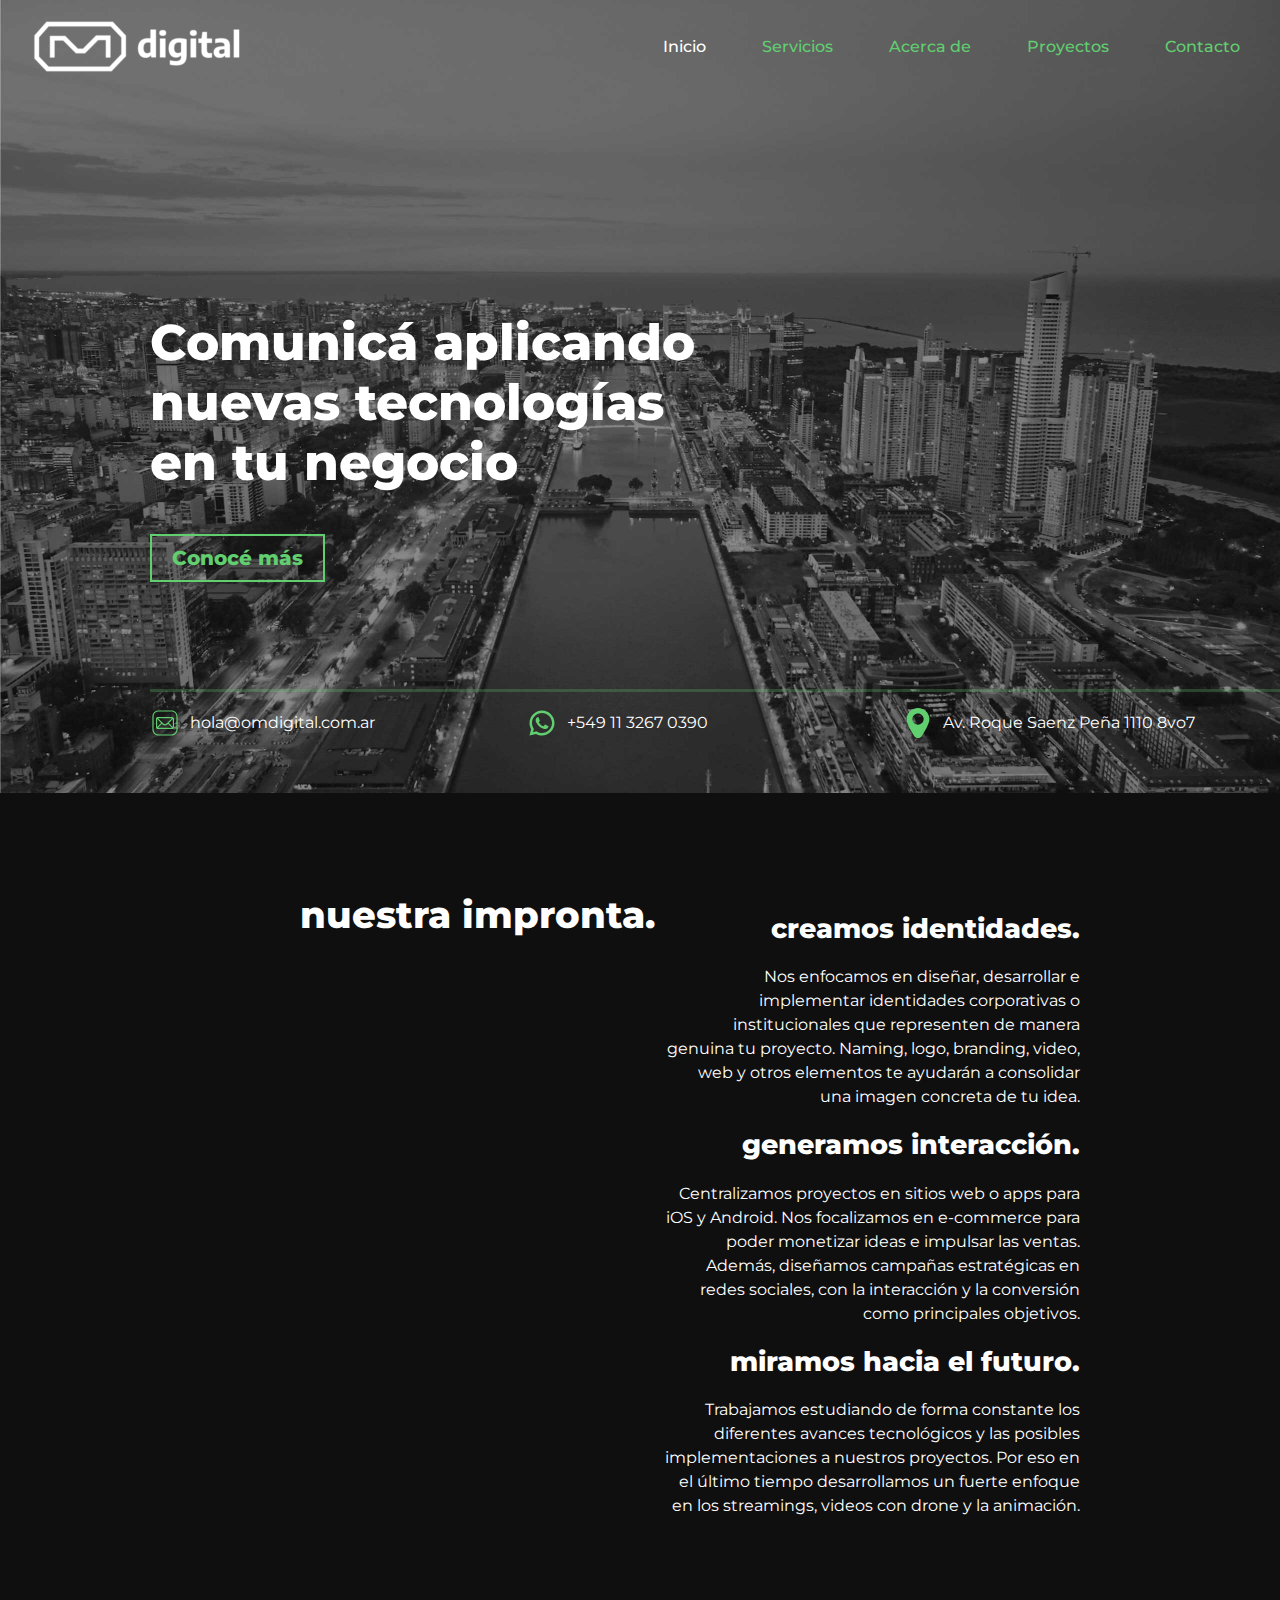
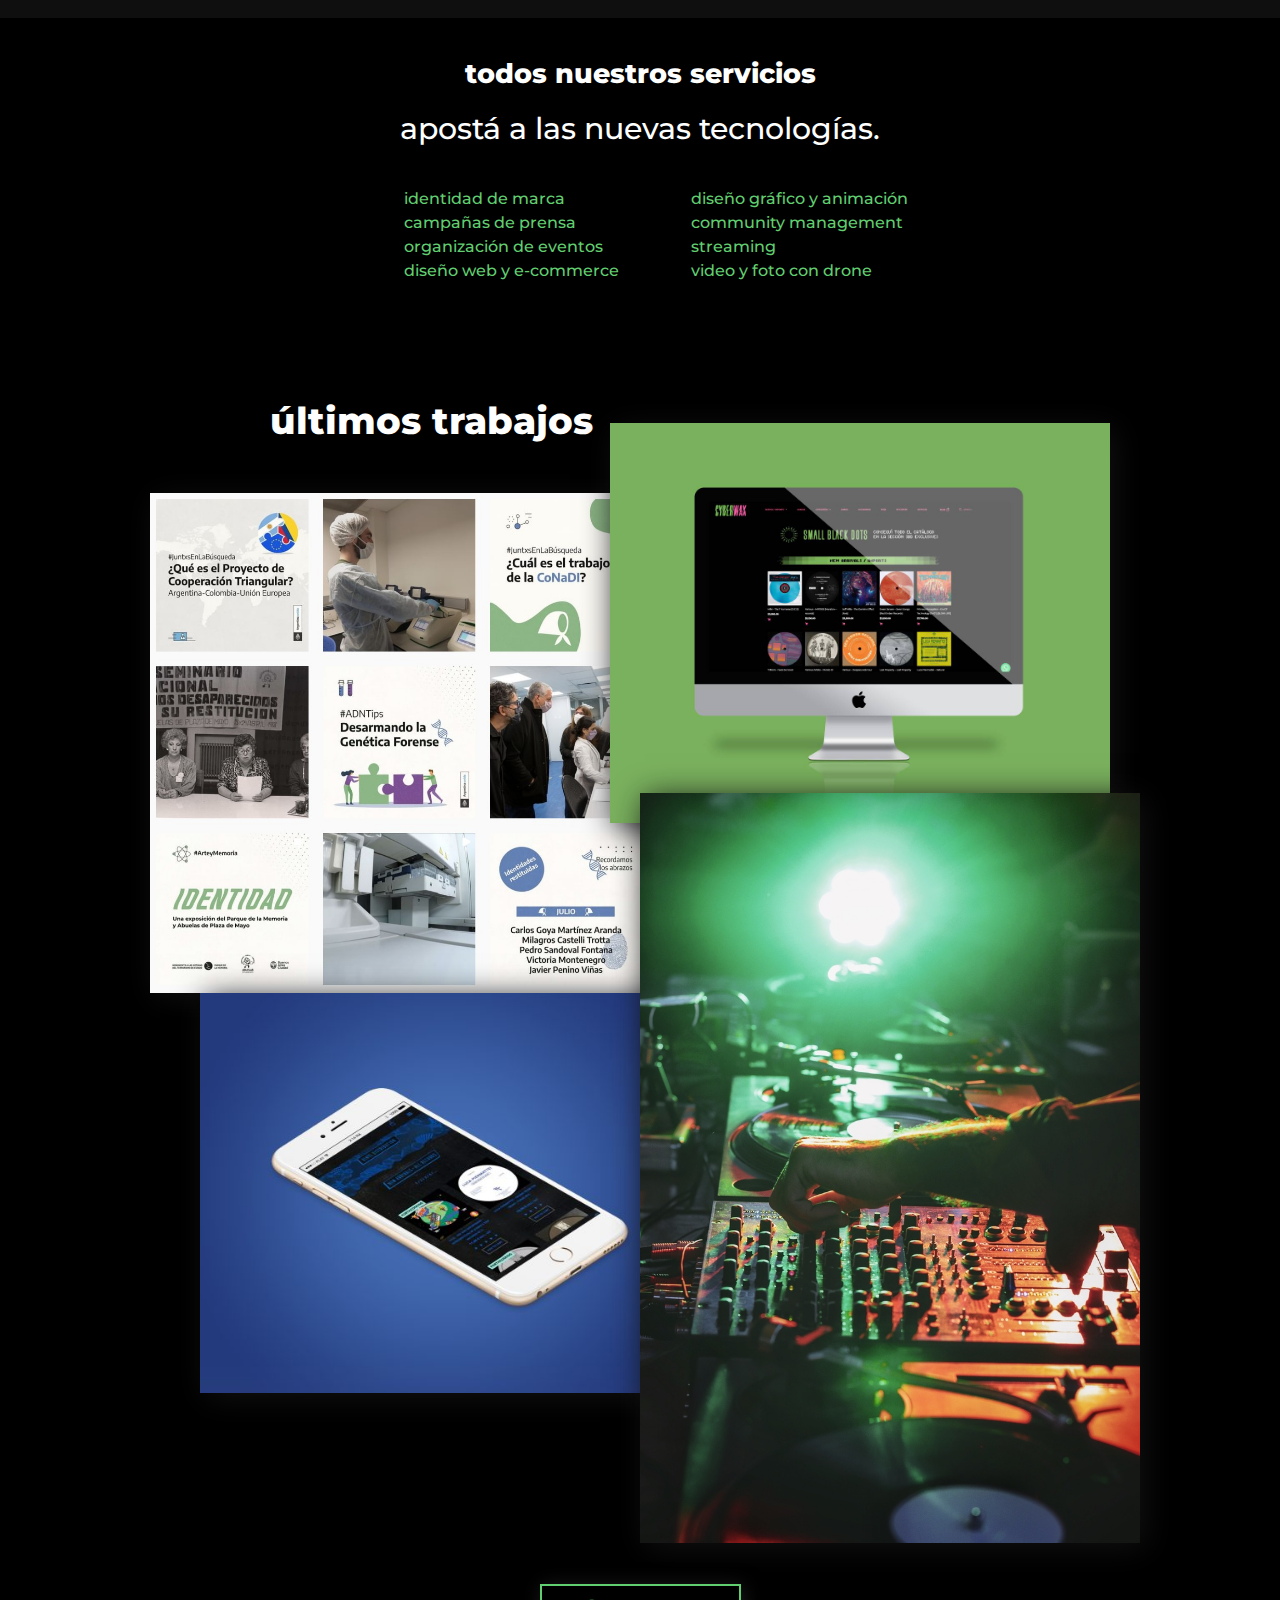
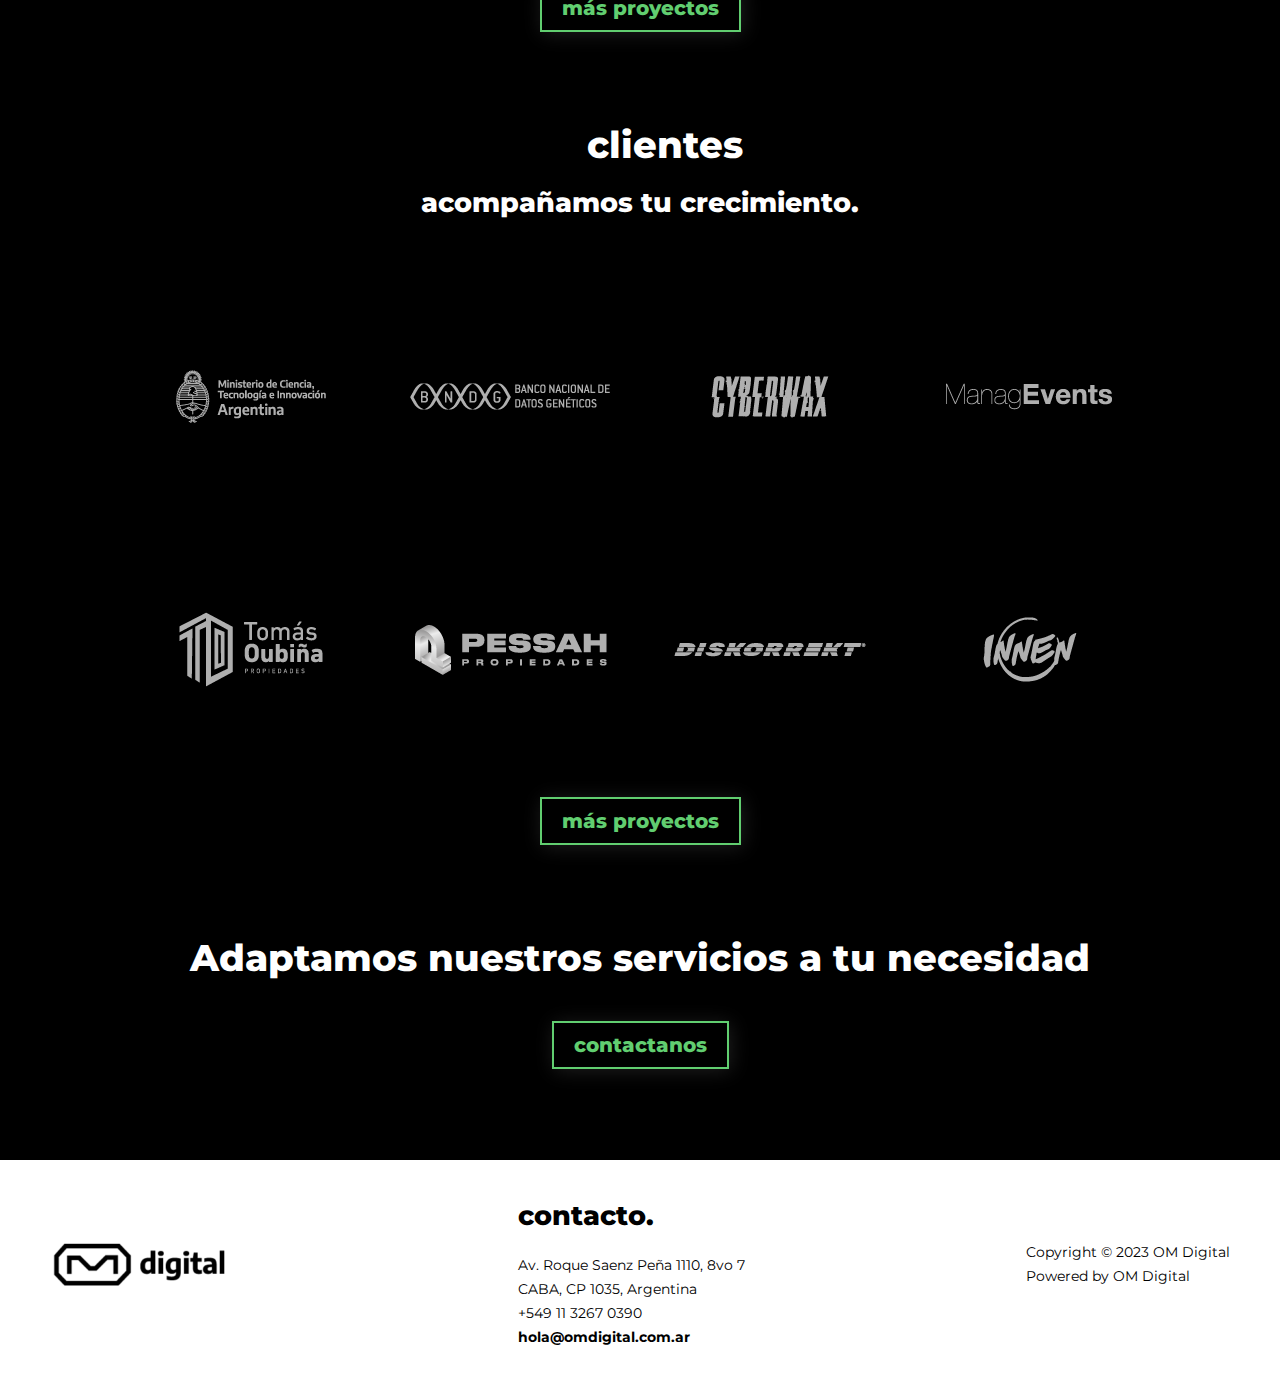
==== commit 919fe3b6: "mejora de responisve" ====
--- a/index.html
+++ b/index.html
@@ -11,8 +11,8 @@
     <link href="https://fonts.googleapis.com/css2?family=Montserrat:wght@200;300;400;700;800;900&display=swap"
         rel="stylesheet">
     <link rel="stylesheet" href="https://fonts.googleapis.com/icon?family=Material+Icons" />
-    <link rel="stylesheet" href="../bootstrap-5.3.0-alpha1-dist/css/bootstrap.min.css">
-    <link rel="stylesheet" href="../css/style.css">
+    <link rel="stylesheet" href="./bootstrap-5.3.0-alpha1-dist/css/bootstrap.min.css">
+    <link rel="stylesheet" href="./css/style.css">
 </head>
 
 <body>
@@ -31,7 +31,7 @@
     <header>
         <nav class="navbar navbar-expand-lg">
             <div class="container-fluid">
-                <a class="navbar-brand" href="#"><img src="../assets/img/logo-blanco.png" alt=""></a>
+                <a class="navbar-brand" href="#"><img src="./assets/img/logo-blanco.png" alt=""></a>
                 <button class="navbar-toggler" type="button" data-bs-toggle="collapse" data-bs-target="#navbarNav"
                     aria-controls="navbarNav" aria-expanded="false" aria-label="Toggle navigation">
                     <span class="navbar-toggler-icon"></span>
@@ -93,7 +93,7 @@
             </div>
         </section>
         <section class="servicios">
-            <div class="adaptamos"> <!--titulo de la seccion-->
+            <div class="adaptamos3"> <!--titulo de la seccion-->
                 <h3>todos nuestros servicios</h3>
                 <h4>apostá a las nuevas tecnologías.</h4>
             </div>
@@ -141,11 +141,11 @@
         </section>
         <section class="clientes"> <!--seccion clientes-->
             <div>
-                <h4>clientes</h4>
+                <h2>clientes</h4>
             </div>
             <div>
                 <div>
-                    <h2>acompañamos tu crecimiento.</h2>
+                    <h3>acompañamos tu crecimiento.</h2>
                 </div>
                 <div class="logos-clientes">
                     <div> <!--logos clientes-->
@@ -188,7 +188,7 @@
             <p>Copyright © 2023 OM Digital<br>Powered by OM Digital</p>
         </section>
     </footer>
-    <script src="../bootstrap-5.3.0-alpha1-dist/js/bootstrap.min.js"></script>
+    <script src="./bootstrap-5.3.0-alpha1-dist/js/bootstrap.min.js"></script>
 </body>
 
-</html>+</html>
--- a/css/style.css
+++ b/css/style.css
@@ -376,6 +376,7 @@
     .portada-pagina-contacto h1 {
         font-size: 30px;
     }
+
 }
 
 .tituloPagina {
@@ -416,6 +417,17 @@
     margin-bottom: 50px;
 }
 
+@media (max-width: 425px) {
+    .info-de-contacto {
+    display: grid;
+    grid-template-columns: 1fr;
+    gap: 10px 0px;
+}
+.boton-portada {
+    padding-bottom: 30px;
+}
+}
+
 /* button {
     margin: 20px 0px 20px 0px;
 } */
@@ -429,7 +441,6 @@
     box-sizing: 100%;
     display: inline-flex;
     width: 100%;
-    height: 700px;
     padding: 100px;
     background-color: rgb(15, 15, 15);
 }
@@ -445,6 +456,32 @@
     width: 50%;
     text-align: right;
     margin-right: 100px;
+}
+
+@media (max-width: 425px) {
+.impronta, .nuestra-impronta, .diferenciales {
+    display:grid;
+    grid-template-columns: 1fr;
+    margin: 0px;
+    padding: 0px;
+    width: 100%;
+}
+
+.nuestra-impronta, .diferenciales {
+    text-align: start;
+    padding: 40px;
+}
+
+.impronta {
+    background-color: black;
+}
+
+.nuestra-impronta h2 {
+    margin: 0px;
+    padding: 0px;
+    font-size: 30px;
+}
+
 }
 
 /*seccion Servicios */
@@ -467,6 +504,107 @@
     font-weight: 400;
 }
 
+.adaptamos3 {
+    text-align: center;
+    background-color: black;
+    margin: 0px;
+    padding: 20px;
+    
+}
+
+@media (max-width: 768px) {
+    .servicios {
+        background-color: black;
+    }
+    
+    .servicios .bloque-servicios {
+        display: grid;
+        grid-template-columns: 1fr;
+        width: 100%;
+        padding: 0px;
+    }
+    
+    .listado-servicios ul {
+        padding: 0px;
+        margin: 0px;
+    }
+    
+    ol, ul {
+        padding-left: 0px;
+    }
+    
+    .adaptamos h3 {
+        font-size: 20px;
+    }
+    
+    .adaptamos h4 {
+        font-size: 20px;
+    }
+    
+    .servicios .bloque-servicios li {
+        text-align: center;
+    
+    }
+    }
+    
+
+@media (max-width: 425px) {
+.servicios {
+    background-color: black;
+}
+
+.adaptamos3 {
+    text-align: center;
+    background-color: black;
+    margin: 0px;
+    padding: 20px;
+    
+}
+
+.adaptamos3 h3 {
+    font-size: 20px;
+
+}
+
+.ver-mas-proyectos {
+    text-align: center;
+    padding-top: 35px;
+}
+
+.adaptamos3 h4 {
+    font-size: 20px;
+}
+
+.servicios .bloque-servicios {
+    display: grid;
+    grid-template-columns: 1fr;
+    width: 100%;
+    padding: 0px;
+}
+
+.listado-servicios ul {
+    padding: 0px;
+    margin: 0px;
+}
+
+ol, ul {
+    padding-left: 0px;
+}
+
+.adaptamos h3 {
+    font-size: 20px;
+}
+
+.adaptamos h4 {
+    font-size: 20px;
+}
+
+.servicios .bloque-servicios li {
+    text-align: center;
+
+}
+}
+
 
 /*fin seccion Servicios */
 
@@ -479,7 +617,7 @@
 
 .ultimos-trabajos h2 {
     margin-bottom: 50px;
-    margin-left: 220px;
+    padding-left: 220px;
 }
 
 .trabajos-index {
@@ -524,6 +662,51 @@
     max-width: 500px;
     box-shadow: 5px 5px 30px rgb(17, 17, 17);
     margin-bottom: 50px;
+}
+
+@media (max-width: 425px) {
+.ultimos-trabajos {
+    width: 100%;
+    padding:0px;
+    margin: 0px;
+    display: grid;
+    grid-template-columns: 1fr;
+}
+
+.ultimos-trabajos div {
+    width: 100%;
+}
+.trabajos-index {
+    display: grid;
+    grid-template-columns: 1fr;
+    gap: 30px;
+}
+
+.trabajo1 img, .trabajo2 img, .trabajo3 img, .trabajo4 img {
+    margin: 0px;
+    padding: 0px;
+    max-width: 280px;
+    box-shadow: 10px 10px 4px rgb(14, 14, 14);
+}
+
+.trabajo1, .trabajo2, .trabajo3, .trabajo4 {
+    display: flex;
+    justify-content: center;
+}
+
+.ultimos-trabajos h2 {
+    width: 100%;
+    margin: 0px;
+    text-align: center;
+    padding: 20px;
+    font-size: 25px;
+    width: 100%;
+}
+.clientes div h2 {
+    font-size: 20px;
+    margin: 0px;
+    padding: 0px;
+}
 }
 
 @media (max-width: 768px) {
@@ -656,7 +839,13 @@
     padding-top: 50px;
 }
 
-.section-presentacion, .cv {
+.section-presentacion {
+    padding: 50px 150px;
+    background-color: black;
+    width: 100%;
+}
+
+.cv {
     padding: 50px 150px 150px 150px;
     background-color: black;
     width: 100%;
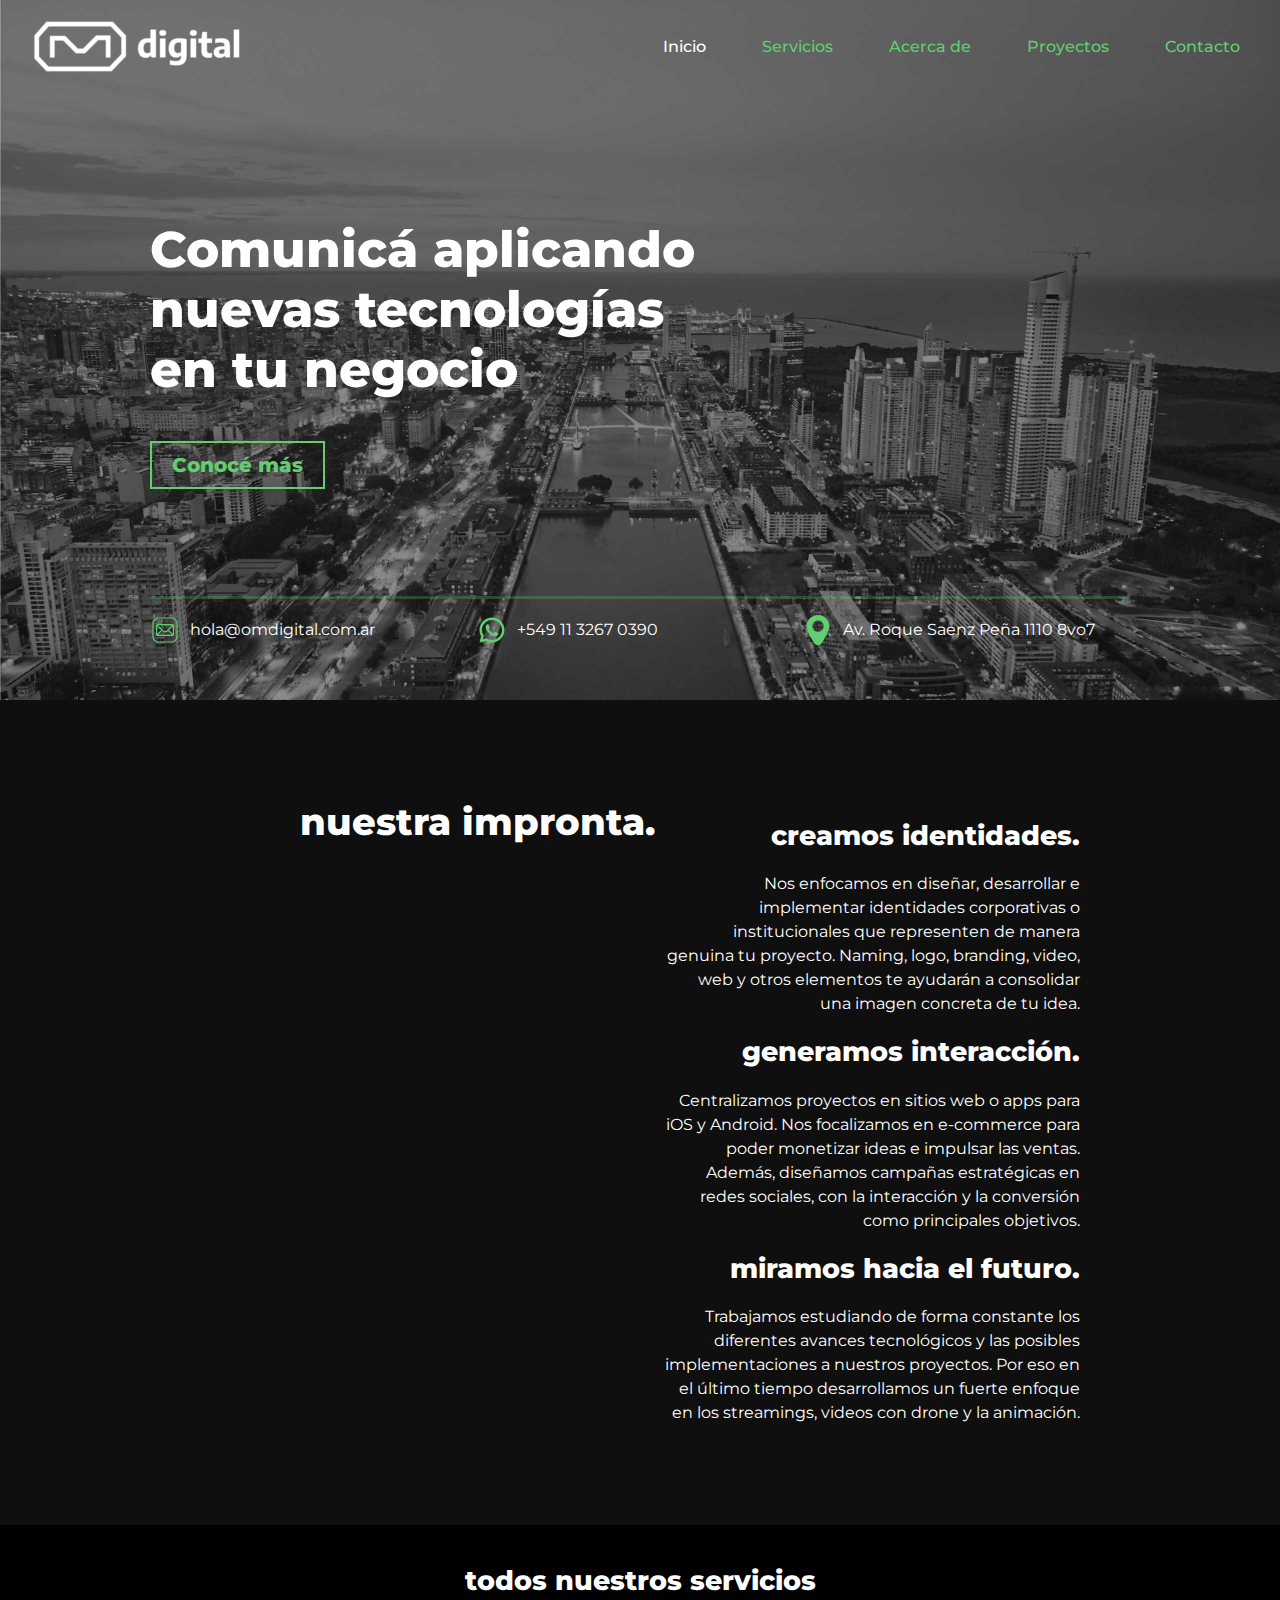
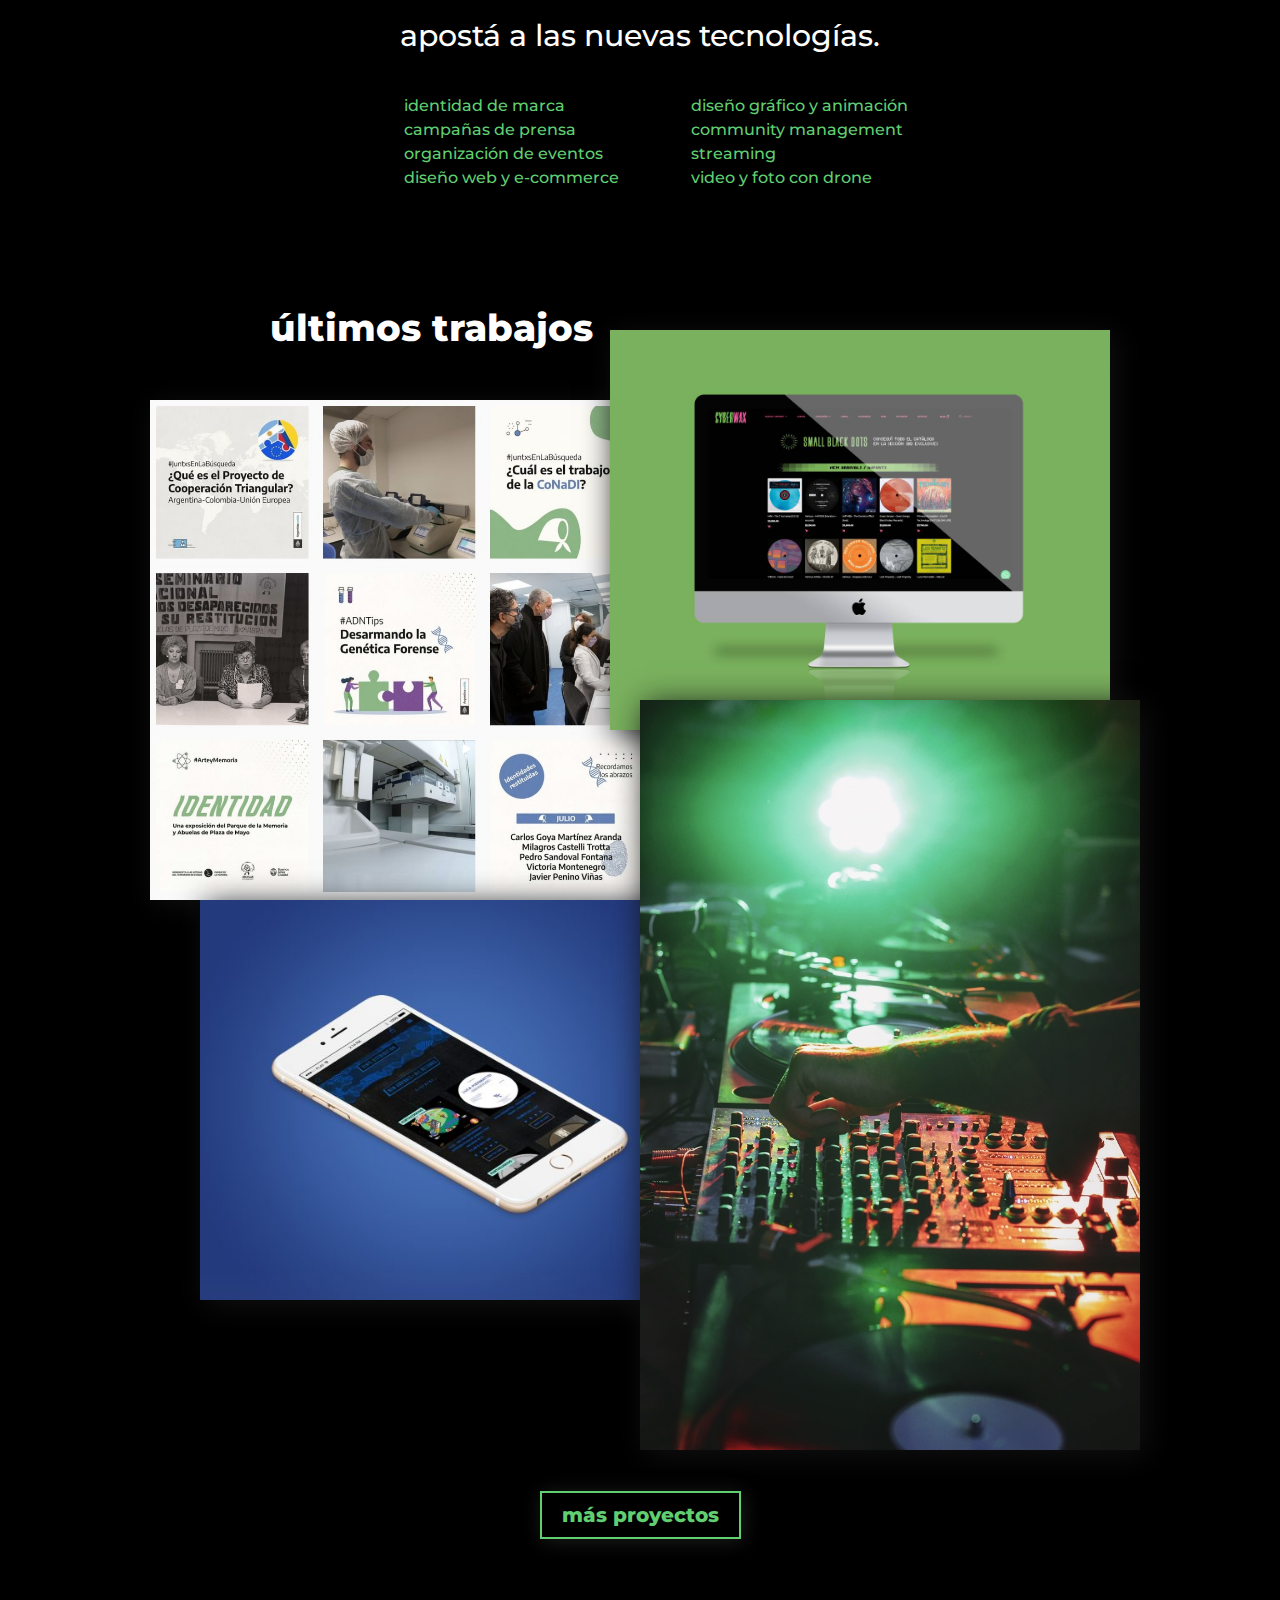
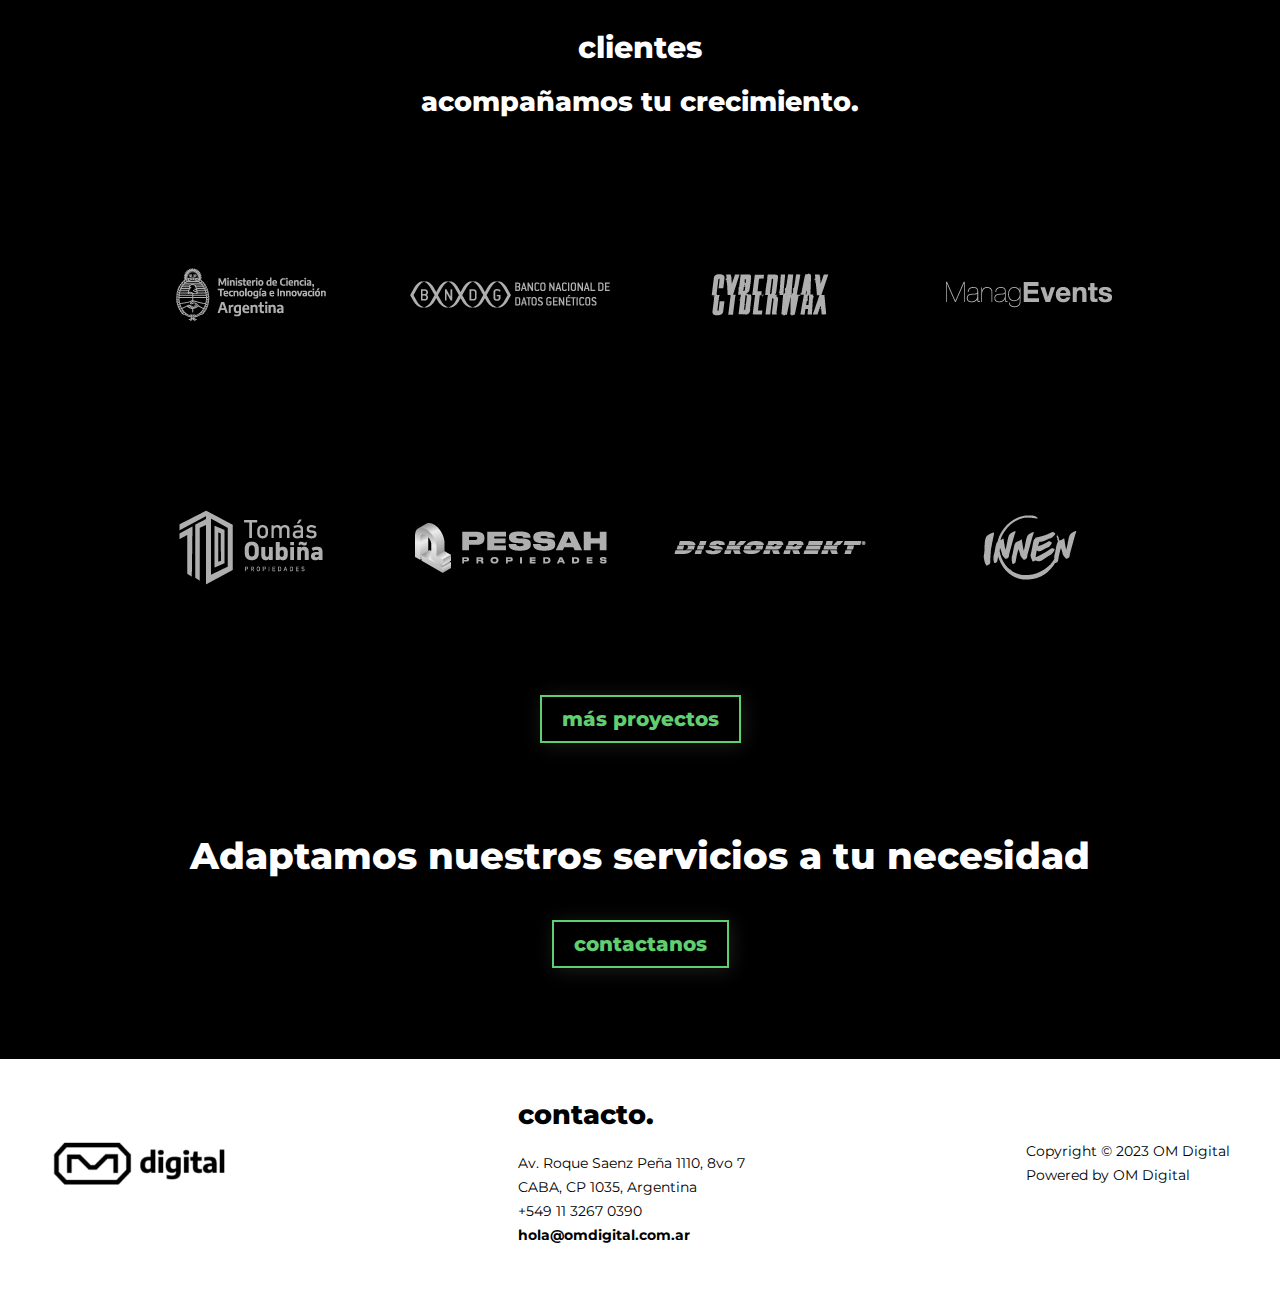
==== commit c4e4a8b3: "link al logo" ====
--- a/index.html
+++ b/index.html
@@ -16,22 +16,10 @@
 </head>
 
 <body>
-    <!-- <header>
-            <img src="./assets/img/logo-blanco.png" alt="Logotipo de OM Digital">
-            <nav class="menu-web">
-                <ul>
-                    <li class="item-menu"><a href="./index.html">Inicio</a></li>
-                    <li class="item-menu"><a href="./pages/servicios.html">Servicios</a></li>
-                    <li class="item-menu"><a href="./pages/acerda-de.html">Acerca de</a></li>
-                    <li class="item-menu"><a href="./pages/proyectos.html">Proyectos</a></li>
-                    <li class="item-menu"><a href="./pages/contacto.html">Contacto</a></li>
-                </ul>
-            </nav>
-    </header> -->
     <header>
         <nav class="navbar navbar-expand-lg">
             <div class="container-fluid">
-                <a class="navbar-brand" href="#"><img src="./assets/img/logo-blanco.png" alt=""></a>
+                <a class="navbar-brand" href="./index.html"><img src="./assets/img/logo-blanco.png" alt=""></a>
                 <button class="navbar-toggler" type="button" data-bs-toggle="collapse" data-bs-target="#navbarNav"
                     aria-controls="navbarNav" aria-expanded="false" aria-label="Toggle navigation">
                     <span class="navbar-toggler-icon"></span>
--- a/css/style.css
+++ b/css/style.css
@@ -47,34 +47,13 @@
     color: rgb(15, 15, 15);
 }
 
-body {
+.sectionPortada {
     background-image: url("../assets/img/fondo-inicio.jpg");
-    background-color: rgba(0, 0, 0, 0.567);
     background-position: center top;
-    background-size: contain;
+    background-size: cover;
     background-repeat: no-repeat;
 }
 
-@media (max-width: 768px) {
-    body {
-        background-position: center top;
-        background-size: 300%;
-    };
-}
-
-@media (max-width: 768px) {
-    body {
-        background-position: center top;
-        background-size: 300%;
-    };
-}
-
-@media (max-width: 400px) {
-    body {
-        background-position: center top;
-        background-size: 350%;
-    };
-}
 
 /* font-family: 'Montserrat', sans-serif;*/
 p {
@@ -133,16 +112,10 @@
 
 /*HEADER*/
 
-/* header {
-    background-color: rgba(0, 0, 0, 0);
-    margin: 0px;
-    width: 100%;
-    height: 60px;
-    display: flex;
-    justify-content: space-between;
-    align-items: center;
-    padding: 50px 50px 0px 50px;
-} */
+header {
+    height: 100px;
+    margin-bottom: -100px;
+}
 
 .item-menu {
     display: inline-block;
@@ -178,7 +151,7 @@
     color: white;
 }
 
-.navbar-expand-lg .navbar-collapse { 
+.navbar-expand-lg .navbar-collapse {
     justify-content: flex-end;
 }
 
@@ -189,13 +162,13 @@
 .navbar-toggler:hover {
     text-decoration: none;
     background: #0000;
-    border:#61ce70 solid 2px;
+    border: #61ce70 solid 2px;
 }
 
 .navbar-toggler {
     text-decoration: none;
     background: #0000;
-    border:#61ce70 solid 2px;
+    border: #61ce70 solid 2px;
     color: #61ce70;
 }
 
@@ -235,7 +208,7 @@
 }
 
 .material-icons {
-    display:none;
+    display: none;
 }
 
 @media (max-width: 768px) {
@@ -262,16 +235,17 @@
         color: white;
         cursor: pointer;
     }
-    
+
     nav #toggle:checked~.menu {
         height: 100%;
         margin-top: 200px;
         background-color: rgba(38, 38, 38, 0.657);
     }
-    
+
     .logo {
         margin-left: -15px;
     }
+
     .material-icons {
         display: inline-flex;
     }
@@ -281,9 +255,10 @@
 
 @media (max-width: 320px) {
     nav {
-        padding:0px
-    }
-}
+        padding: 0px
+    }
+}
+
 /*fin menu responsive*/
 
 
@@ -316,15 +291,6 @@
 /*portada*/
 
 .portadaPagina {
-    /* background-image: url("../assets/img/fondo-inicio.jpg");
-    color: white;
-    width: 100%;
-    height: 700px;
-    font-family: 'Montserrat', sans-serif;
-    background-position: center center;
-    background-size: cover;
-    margin-top: -60px; */
-
     color: white;
     width: 100%;
     height: 700px;
@@ -332,11 +298,9 @@
     background-position: center center;
     background-size: cover;
     padding-left: 150px;
-    /* margin-top: -60px; */
 }
 
 .portada-pagina-contacto {
-    /* background-image: url("../assets/img/fondo-inicio.jpg"); */
     color: white;
     width: 100%;
     height: 700px;
@@ -344,7 +308,7 @@
     background-position: center center;
     background-size: cover;
     padding-left: 150px;
-    /* margin-top: -60px; */
+    padding-right: 150px;
 }
 
 @media (max-width: 768px) {
@@ -368,7 +332,9 @@
 }
 
 @media (max-width: 425px) {
-    img, svg {
+
+    img,
+    svg {
         vertical-align: middle;
         max-width: 150px;
     }
@@ -395,6 +361,7 @@
 .boton-portada {
     padding-bottom: 100px;
 }
+
 .info-de-contacto {
     display: grid;
     grid-template-columns: 1fr 1fr 1fr;
@@ -417,20 +384,17 @@
     margin-bottom: 50px;
 }
 
-@media (max-width: 425px) {
+@media (max-width: 800px) {
     .info-de-contacto {
-    display: grid;
-    grid-template-columns: 1fr;
-    gap: 10px 0px;
-}
-.boton-portada {
-    padding-bottom: 30px;
-}
-}
-
-/* button {
-    margin: 20px 0px 20px 0px;
-} */
+        display: grid;
+        grid-template-columns: 1fr;
+        gap: 10px 0px;
+    }
+
+    .boton-portada {
+        padding-bottom: 30px;
+    }
+}
 
 /*fin portada*/
 
@@ -458,29 +422,58 @@
     margin-right: 100px;
 }
 
+@media (max-width: 800px) {
+
+    .impronta,
+    .nuestra-impronta,
+    .diferenciales {
+        display: grid;
+        grid-template-columns: 1fr;
+        margin: 0px;
+        padding: 0px;
+        width: 100%;
+    }
+
+    .nuestra-impronta,
+    .diferenciales {
+        text-align: start;
+        padding: 40px;
+    }
+
+    .nuestra-impronta h2 {
+        margin: 0px;
+        padding: 0px;
+        font-size: 40px;
+    }
+}
+
 @media (max-width: 425px) {
-.impronta, .nuestra-impronta, .diferenciales {
-    display:grid;
-    grid-template-columns: 1fr;
-    margin: 0px;
-    padding: 0px;
-    width: 100%;
-}
-
-.nuestra-impronta, .diferenciales {
-    text-align: start;
-    padding: 40px;
-}
-
-.impronta {
-    background-color: black;
-}
-
-.nuestra-impronta h2 {
-    margin: 0px;
-    padding: 0px;
-    font-size: 30px;
-}
+
+    .impronta,
+    .nuestra-impronta,
+    .diferenciales {
+        display: grid;
+        grid-template-columns: 1fr;
+        margin: 0px;
+        padding: 0px;
+        width: 100%;
+    }
+
+    .nuestra-impronta,
+    .diferenciales {
+        text-align: start;
+        padding: 40px;
+    }
+
+    .impronta {
+        background-color: black;
+    }
+
+    .nuestra-impronta h2 {
+        margin: 0px;
+        padding: 0px;
+        font-size: 30px;
+    }
 
 }
 
@@ -509,102 +502,108 @@
     background-color: black;
     margin: 0px;
     padding: 20px;
-    
-}
-
-@media (max-width: 768px) {
+
+}
+
+@media (max-width: 800px) {
     .servicios {
         background-color: black;
     }
-    
+
     .servicios .bloque-servicios {
         display: grid;
         grid-template-columns: 1fr;
         width: 100%;
         padding: 0px;
     }
-    
+
     .listado-servicios ul {
         padding: 0px;
         margin: 0px;
     }
-    
-    ol, ul {
+
+    ol,
+    ul {
         padding-left: 0px;
     }
-    
+
     .adaptamos h3 {
         font-size: 20px;
     }
-    
+
     .adaptamos h4 {
         font-size: 20px;
     }
-    
+
     .servicios .bloque-servicios li {
         text-align: center;
-    
-    }
-    }
-    
+
+    }
+
+    .ver-mas-proyectos {
+        text-align: center;
+        padding-top: 50px;
+    }
+}
+
 
 @media (max-width: 425px) {
-.servicios {
-    background-color: black;
-}
-
-.adaptamos3 {
-    text-align: center;
-    background-color: black;
-    margin: 0px;
-    padding: 20px;
-    
-}
-
-.adaptamos3 h3 {
-    font-size: 20px;
-
-}
-
-.ver-mas-proyectos {
-    text-align: center;
-    padding-top: 35px;
-}
-
-.adaptamos3 h4 {
-    font-size: 20px;
-}
-
-.servicios .bloque-servicios {
-    display: grid;
-    grid-template-columns: 1fr;
-    width: 100%;
-    padding: 0px;
-}
-
-.listado-servicios ul {
-    padding: 0px;
-    margin: 0px;
-}
-
-ol, ul {
-    padding-left: 0px;
-}
-
-.adaptamos h3 {
-    font-size: 20px;
-}
-
-.adaptamos h4 {
-    font-size: 20px;
-}
-
-.servicios .bloque-servicios li {
-    text-align: center;
-
-}
-}
-
+    .servicios {
+        background-color: black;
+    }
+
+    .adaptamos3 {
+        text-align: center;
+        background-color: black;
+        margin: 0px;
+        padding: 20px;
+
+    }
+
+    .adaptamos3 h3 {
+        font-size: 20px;
+
+    }
+
+    .ver-mas-proyectos {
+        text-align: center;
+        padding-top: 35px;
+    }
+
+    .adaptamos3 h4 {
+        font-size: 20px;
+    }
+
+    .servicios .bloque-servicios {
+        display: grid;
+        grid-template-columns: 1fr;
+        width: 100%;
+        padding: 0px;
+    }
+
+    .listado-servicios ul {
+        padding: 0px;
+        margin: 0px;
+    }
+
+    ol,
+    ul {
+        padding-left: 0px;
+    }
+
+    .adaptamos h3 {
+        font-size: 20px;
+    }
+
+    .adaptamos h4 {
+        font-size: 20px;
+    }
+
+    .servicios .bloque-servicios li {
+        text-align: center;
+
+    }
+}
 
 /*fin seccion Servicios */
 
@@ -664,10 +663,12 @@
     margin-bottom: 50px;
 }
 
-@media (max-width: 425px) {
-.ultimos-trabajos {
-    width: 100%;
-    padding:0px;
+@media (max-width: 800px) {
+
+    .ultimos-trabajos
+    {
+    width: 100%;
+    padding: 0px;
     margin: 0px;
     display: grid;
     grid-template-columns: 1fr;
@@ -676,20 +677,27 @@
 .ultimos-trabajos div {
     width: 100%;
 }
+
 .trabajos-index {
     display: grid;
     grid-template-columns: 1fr;
     gap: 30px;
 }
 
-.trabajo1 img, .trabajo2 img, .trabajo3 img, .trabajo4 img {
+.trabajo1 img,
+.trabajo2 img,
+.trabajo3 img,
+.trabajo4 img {
     margin: 0px;
     padding: 0px;
-    max-width: 280px;
+    max-width: 450px;
     box-shadow: 10px 10px 4px rgb(14, 14, 14);
 }
 
-.trabajo1, .trabajo2, .trabajo3, .trabajo4 {
+.trabajo1,
+.trabajo2,
+.trabajo3,
+.trabajo4 {
     display: flex;
     justify-content: center;
 }
@@ -702,24 +710,80 @@
     font-size: 25px;
     width: 100%;
 }
+
 .clientes div h2 {
     font-size: 20px;
     margin: 0px;
     padding: 0px;
 }
-}
-
-@media (max-width: 768px) {
 .ultimos-trabajos {
     display: grid;
     grid-template-columns: 1fr;
 }
 
-.trabajo1 img, .trabajo2 img, .trabajo3 img, .trabajo4 img {
+.trabajo1 img,
+.trabajo2 img,
+.trabajo3 img,
+.trabajo4 img {
     margin: 0px;
     padding: 0px;
 }
 }
+
+@media (max-width: 425px) {
+    .ultimos-trabajos {
+        width: 100%;
+        padding: 0px;
+        margin: 0px;
+        display: grid;
+        grid-template-columns: 1fr;
+    }
+
+    .ultimos-trabajos div {
+        width: 100%;
+    }
+
+    .trabajos-index {
+        display: grid;
+        grid-template-columns: 1fr;
+        gap: 30px;
+    }
+
+    .trabajo1 img,
+    .trabajo2 img,
+    .trabajo3 img,
+    .trabajo4 img {
+        margin: 0px;
+        padding: 0px;
+        max-width: 280px;
+        box-shadow: 10px 10px 4px rgb(14, 14, 14);
+    }
+
+    .trabajo1,
+    .trabajo2,
+    .trabajo3,
+    .trabajo4 {
+        display: flex;
+        justify-content: center;
+    }
+
+    .ultimos-trabajos h2 {
+        width: 100%;
+        margin: 0px;
+        text-align: center;
+        padding: 20px;
+        font-size: 25px;
+        width: 100%;
+    }
+
+    .clientes div h2 {
+        font-size: 20px;
+        margin: 0px;
+        padding: 0px;
+    }
+}
+
+
 /*fin seccion ultimos trabajos*/
 
 /*SECCION CLIENTES*/
@@ -728,6 +792,12 @@
     text-align: center;
     padding-top: 100px;
     background-color: black;
+}
+
+.clientes div h2 {
+    font-size: 30px;
+    margin: 0px;
+    padding: 0px;
 }
 
 .logos-clientes {
@@ -761,33 +831,26 @@
 }
 
 @media (max-width: 768px) {
-.adaptamos, .adaptamos-2 {
-    text-align: center;
-    padding-top: 100px;
-    padding-bottom: 100px;
-    background-color: black;
-}
-
-.adaptamos h2, .adaptamos-2 h2 {
-    margin: 0px 0px 50px 0px;
-    font-size: 1.5rem;
-    padding: 0px 30px;
-}
-}
-
-/*BARRA DE TITULO.barra-de-titulo {
-    border-width: 0px 0px 6px 0px;
-    line-height: 30px;
-    color: #61ce70;
-    border-color: #61ce70;
-    padding-right: 85%;
-
-} */
+
+    .adaptamos,
+    .adaptamos-2 {
+        text-align: center;
+        padding-top: 100px;
+        padding-bottom: 100px;
+        background-color: black;
+    }
+
+    .adaptamos h2,
+    .adaptamos-2 h2 {
+        margin: 0px 0px 50px 0px;
+        font-size: 1.5rem;
+        padding: 0px 30px;
+    }
+}
 
 .ver-mas-proyectos {
     text-align: center;
 }
-
 
 
 /*COMIENZO FOOTER*/
@@ -896,8 +959,8 @@
 }
 
 .cierre-proyectos {
-padding: 150px;
-background-color: black;
+    padding: 150px;
+    background-color: black;
 }
 
 .cierre-proyectos h3 {
@@ -912,6 +975,84 @@
     ;
 }
 
+@media (max-width: 800px) {
+
+    .grid-proyectos
+    {
+    width: 100%;
+    padding: 50px 100px 0px 100px;
+    margin: 0px;
+    display: grid;
+    grid-template-columns: 1fr;
+}
+
+.celda-proyecto {
+    max-width: 500px;
+    padding: 0px;
+    margin: 0px;
+}
+
+.celda-proyecto img, .celda-proyecto iframe {
+    max-width: 500px;
+}
+
+.celda-proyecto figure {
+    max-width: 500px;
+    margin: 0px;
+    padding: 0px;
+}
+.cierre-proyectos {
+    padding: 10px 50px 50px 50px;
+    background-color: black;
+    margin: 0px;
+}
+.celda-proyecto figcaption {
+    padding-bottom: 20px;
+    margin-top: 20px;
+}
+
+}
+
+@media (max-width: 425px) {
+
+    .grid-proyectos
+    {
+    width: 100%;
+    padding: 20px;
+    margin: 0px;
+    display: grid;
+    grid-template-columns: 1fr;
+}
+
+.celda-proyecto {
+    max-width: 280px;
+    padding: 0px;
+    margin: 0px;
+}
+
+.celda-proyecto img, .celda-proyecto iframe {
+    max-width: 280px;
+}
+
+.celda-proyecto figure {
+    max-width: 280px;
+    margin: 0px;
+    padding: 0px;
+}
+
+.cierre-proyectos {
+    padding: 50px 20px;
+    background-color: black;
+    margin: 0px;
+}
+
+.celda-proyecto figcaption {
+    padding-bottom: 0px;
+    margin-top: 0px;
+}
+
+}
+
 /*pagina acerca de*/
 
 .cv {
@@ -924,16 +1065,20 @@
 
 .foto-manu {
     max-width: 500px;
+    height: auto;
     margin-left: -70px;
     margin-top: -45px;
     box-shadow: 5px 5px 10px rgb(16, 16, 16);
 }
 
-.div-foto {
-    justify-content: end;
-    padding: 50px 50px 0px 0px;
-    display: flex;
-}
+
+    .div-foto {
+        justify-content: end;
+        padding: 30px;
+        display: grid;
+        align-content: center;
+    }
+
 
 .nombre-manu {
     font-size: 2.5rem;
@@ -943,51 +1088,96 @@
     font-size: 1.5rem;
 }
 
-@media (max-width: 768px) {
+@media (max-width: 800px) {
     .cv {
         padding: 100px;
         grid-template-columns: 1fr;
-        
+
     }
 
     .foto-manu {
-        max-width: 300px;
+        max-width: 100%;
+        padding: 0px 60px;
         height: auto;
         justify-content: center;
     }
+
     .director {
         font-size: 1rem;
     }
+
     .nombre-manu {
         font-size: 2rem;
     }
+
     .div-foto {
-        justify-content: end;
-        padding: 100px 0px 0px 0px;
+        max-width: 100%;
+        justify-content: center;
+        padding: 100px 60px 0px 60px;
         display: flex;
     }
 
     .presentacion-pagina {
         padding-top: 50px;
     }
-    
-    .section-presentacion, .cv {
+
+    .section-presentacion,
+    .cv {
         background-color: black;
         width: 100%;
         margin: 0px;
     }
-    .section-presentacion, .cv {
+
+    .section-presentacion,
+    .cv {
         padding: 0px 40px;
         background-color: black;
         width: 100%;
     }
-    
-.section-presentacion h4 {
-    margin:0px;
-    font-weight: 600;
-    padding-bottom: 30px;
-}
-    
+
+    .section-presentacion h4 {
+        margin: 0px;
+        font-weight: 600;
+        padding-bottom: 30px;
+        font-size: 30px;
+    }
+
+    .section-presentacion div h4 {
+        font-size: 25px;
+    }
+
+}
+
+@media (max-width: 425px) {
+    .cv {
+        padding: 20px;
+        grid-template-columns: 1fr;
+
+    }
+
+    .foto-manu {
+        max-width: 100%;
+        padding: 20px;
+        height: auto;
+        justify-content: center;
+        margin: 0px;
+    }
+
+    .director {
+        font-size: 1rem;
+    }
+
+    .nombre-manu {
+        font-size: 2rem;
+    }
+
+    .div-foto {
+        max-width: 100%;
+        justify-content: center;
+        padding: 0px 0px 0px 0px;
+        display: flex;
+        margin: 0px
+    }
 }
 /*CONTACTO*/
 .contacto-data-form {
@@ -1033,6 +1223,8 @@
     color: #61ce70;
 }
 
+/*Pagina servicios*/
+
 .cards-servicios {
     display: flex;
     background-color: black;
@@ -1067,7 +1259,7 @@
 .card-body {
     max-width: 300px;
     border-radius: 0px;
-    border:#61ce70 solid;
+    border: #61ce70 solid;
     background-color: #0000;
     padding: 20px 20px;
 }
@@ -1093,5 +1285,7 @@
 }
 
 p {
-    margin:0px
-}+    margin: 0px
+}
+
+/*FIN CSS al 23/03/2023*/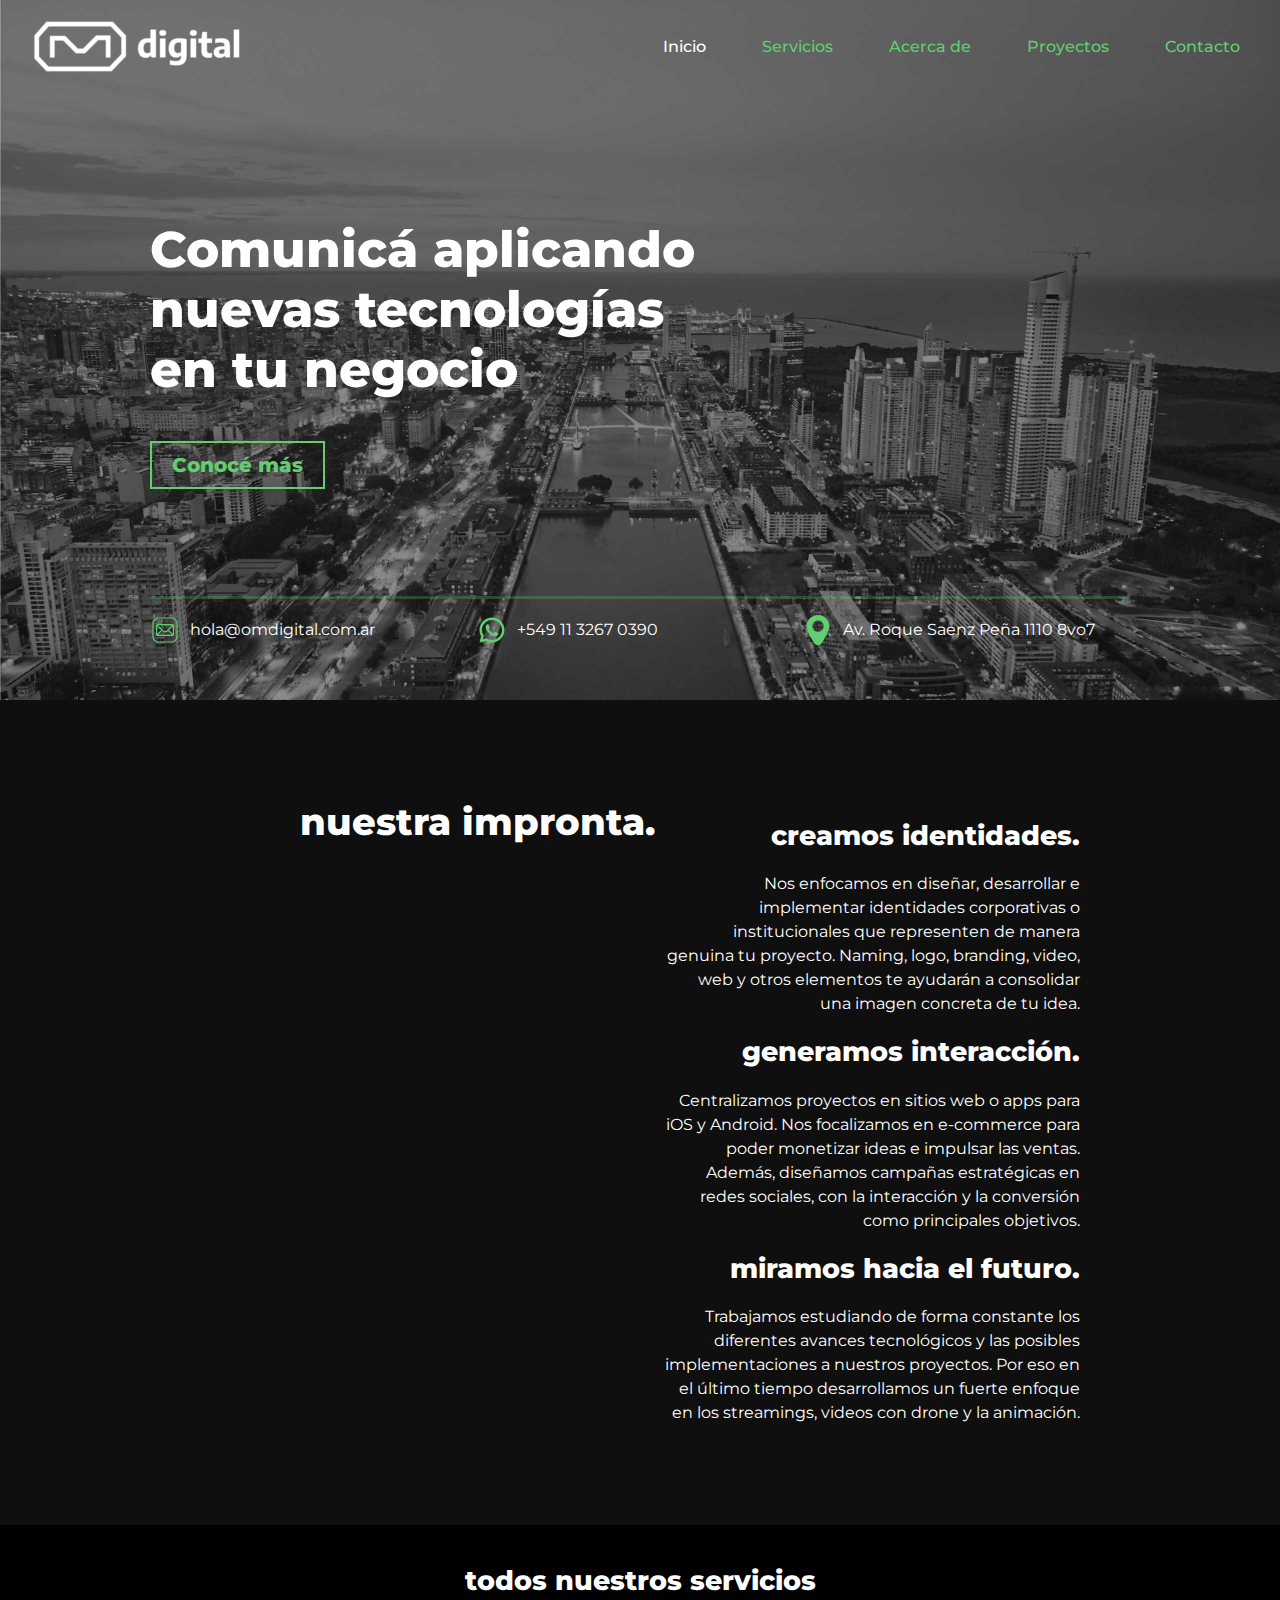
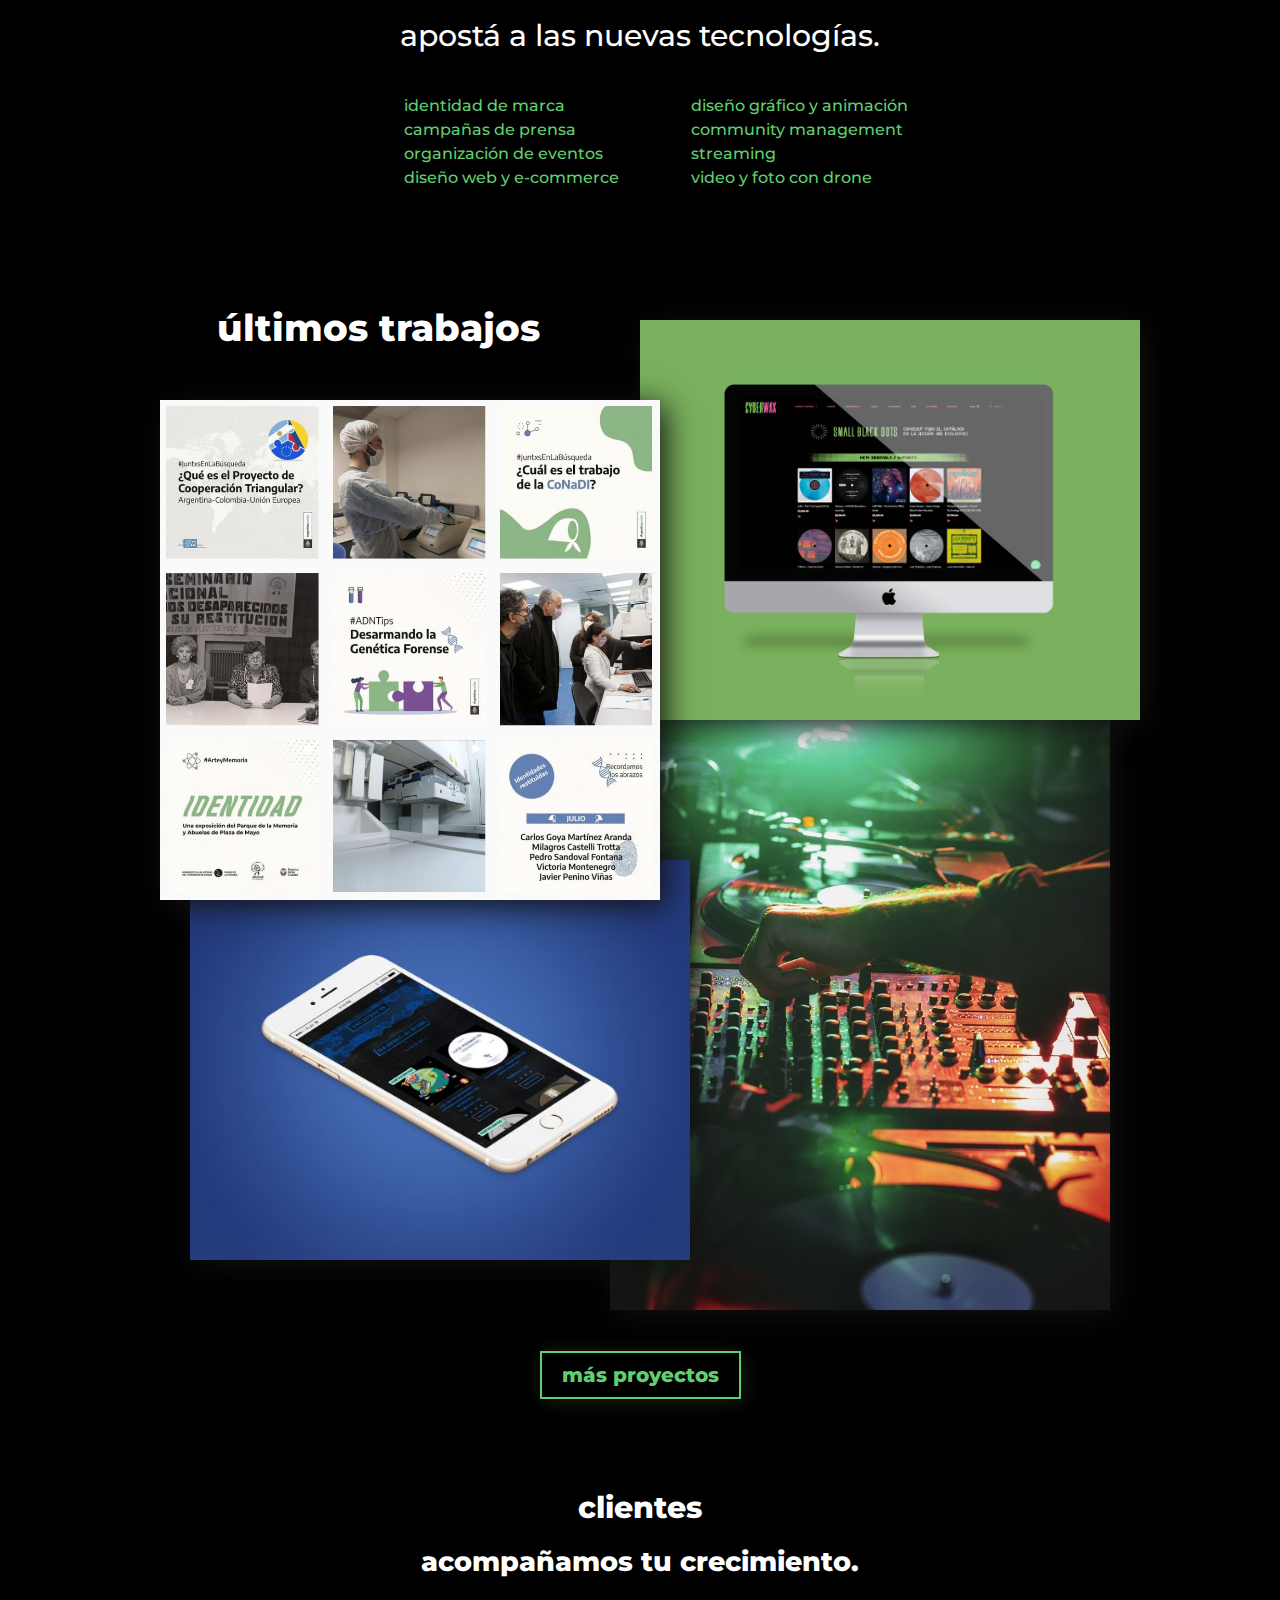
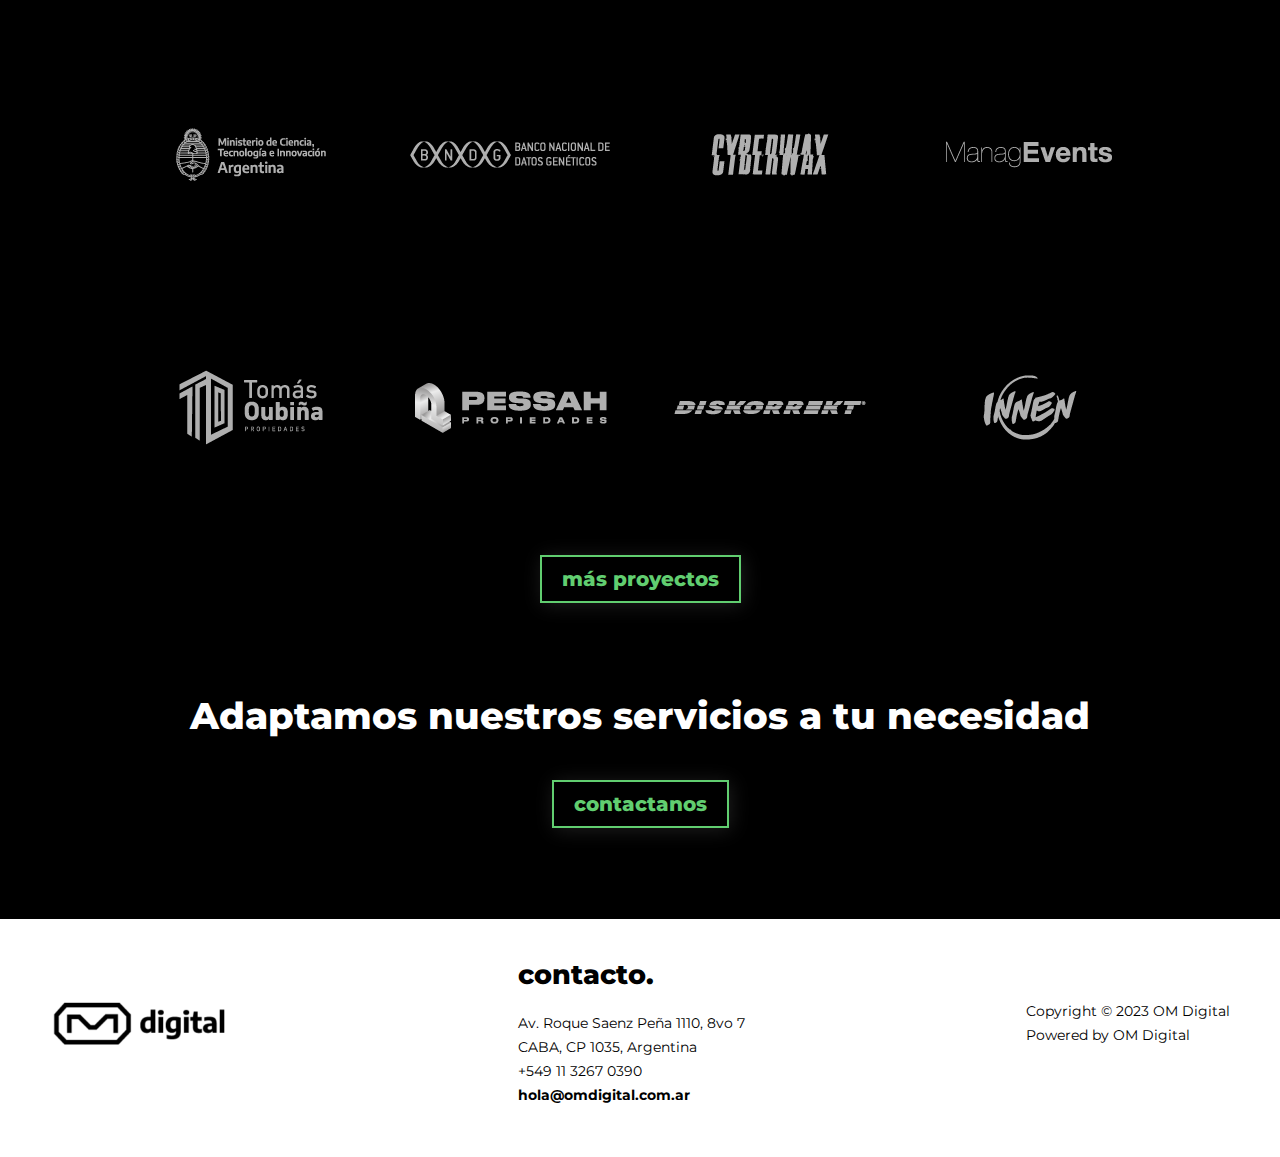
==== commit 782be959: "nuevo intento" ====
--- a/index.html
+++ b/index.html
@@ -105,7 +105,7 @@
             </div>
         </section>
         <section class="ultimos-trabajos"> <!--ultimos trabajos-->
-            <div>
+            <div class="ultimos-titulo">
                 <h2>últimos trabajos</h2>
             </div>
             <div class="trabajos-index">
--- a/css/style.css
+++ b/css/style.css
@@ -3,6 +3,10 @@
     padding: 0;
     margin: 0;
     box-sizing: border-box;
+}
+
+body {
+    background-color: black;
 }
 
 /*COLOR DEL TEXTO SELECCIONADO*/
@@ -147,6 +151,10 @@
     color: #61ce70;
 }
 
+.navbar-nav li a {
+    padding: 10px;
+}
+
 .navbar-nav .nav-link.active {
     color: white;
 }
@@ -212,6 +220,10 @@
 }
 
 @media (max-width: 768px) {
+    .navbar-expand-lg .navbar-collapse {
+        background-color: rgba(24, 24, 24, 0.828);
+    }
+
     nav .menu {
         width: 100%;
         height: 0;
@@ -612,52 +624,84 @@
 .ultimos-trabajos {
     padding-top: 100px;
     background-color: black;
+    display: grid;
+    grid-template-columns: 1fr;
+    width: 100%;
+}
+
+.ultimos-titulo {
+    display: grid;
+    grid-template-columns: 1fr 1fr;
 }
 
 .ultimos-trabajos h2 {
     margin-bottom: 50px;
-    padding-left: 220px;
+    padding-right: 100px;
+    display: grid;
+    justify-content: end;
 }
 
 .trabajos-index {
     display: grid;
     width: 100%;
     grid-template-columns: 1fr 1fr;
-    text-align: center;
-}
-
+
+}
+
+
+.trabajo1 {
+    display: grid;
+    justify-content: end;
+    margin-bottom: -40px;
+    margin-right: -20px;
+    z-index: 4;
+}
 
 .trabajo1 img {
     display: grid;
-    margin-left: auto;
-    margin-right: -10px;
     max-width: 500px;
     box-shadow: 5px 5px 30px rgb(17 17 17);
-    text-align: center;
+    text-align: end;
+}
+
+.trabajo2 {
+    display: grid;
+    justify-content: start;
+    margin-top: -80px;
+    max-height: auto;
+    z-index: 3;
 }
 
 .trabajo2 img {
     display: grid;
-    margin-left: -30px;
-    margin-right: auto;
-    margin-top: -70px;
+    max-width: 500px;
+    max-height: auto;
+    box-shadow: 5px 5px 30px rgb(17, 17, 17);
+}
+
+.trabajo3 {
+    display: grid;
+    justify-content: end;
+    z-index: 2;
+    margin-right: -50px;
+}
+
+.trabajo3 img {
+    display: grid;
     max-width: 500px;
     box-shadow: 5px 5px 30px rgb(17, 17, 17);
 }
 
-.trabajo3 img {
-    display: grid;
-    margin-left: auto;
-    margin-right: -60px;
-    max-width: 500px;
-    box-shadow: 5px 5px 30px rgb(17, 17, 17);
+.trabajo4 {
+    display: grid;
+    justify-content: start;
+    margin-top: -300px;
+    margin-left: -30px;
+    z-index: 1;
 }
 
 .trabajo4 img {
     display: grid;
-    margin-left: 0px;
-    margin-top: -200px;
-    margin-right: auto;
     max-width: 500px;
     box-shadow: 5px 5px 30px rgb(17, 17, 17);
     margin-bottom: 50px;
@@ -665,76 +709,16 @@
 
 @media (max-width: 800px) {
 
-    .ultimos-trabajos
-    {
-    width: 100%;
-    padding: 0px;
-    margin: 0px;
-    display: grid;
-    grid-template-columns: 1fr;
-}
-
-.ultimos-trabajos div {
-    width: 100%;
-}
-
-.trabajos-index {
-    display: grid;
-    grid-template-columns: 1fr;
-    gap: 30px;
-}
-
-.trabajo1 img,
-.trabajo2 img,
-.trabajo3 img,
-.trabajo4 img {
-    margin: 0px;
-    padding: 0px;
-    max-width: 450px;
-    box-shadow: 10px 10px 4px rgb(14, 14, 14);
-}
-
-.trabajo1,
-.trabajo2,
-.trabajo3,
-.trabajo4 {
-    display: flex;
-    justify-content: center;
-}
-
-.ultimos-trabajos h2 {
-    width: 100%;
-    margin: 0px;
-    text-align: center;
-    padding: 20px;
-    font-size: 25px;
-    width: 100%;
-}
-
-.clientes div h2 {
-    font-size: 20px;
-    margin: 0px;
-    padding: 0px;
-}
-.ultimos-trabajos {
-    display: grid;
-    grid-template-columns: 1fr;
-}
-
-.trabajo1 img,
-.trabajo2 img,
-.trabajo3 img,
-.trabajo4 img {
-    margin: 0px;
-    padding: 0px;
-}
-}
-
-@media (max-width: 425px) {
     .ultimos-trabajos {
         width: 100%;
         padding: 0px;
         margin: 0px;
+        display: grid;
+        grid-template-columns: 1fr;
+        justify-content: center;
+    }
+
+    .ultimos-titulo {
         display: grid;
         grid-template-columns: 1fr;
     }
@@ -755,7 +739,7 @@
     .trabajo4 img {
         margin: 0px;
         padding: 0px;
-        max-width: 280px;
+        max-width: 450px;
         box-shadow: 10px 10px 4px rgb(14, 14, 14);
     }
 
@@ -765,6 +749,7 @@
     .trabajo4 {
         display: flex;
         justify-content: center;
+        margin: 0px;
     }
 
     .ultimos-trabajos h2 {
@@ -774,6 +759,83 @@
         padding: 20px;
         font-size: 25px;
         width: 100%;
+        display: grid;
+        justify-content: center;
+    }
+
+    .clientes div h2 {
+        font-size: 20px;
+        margin: 0px;
+        padding: 0px;
+    }
+
+    .ultimos-trabajos {
+        display: grid;
+        grid-template-columns: 1fr;
+    }
+
+    .trabajo1 img,
+    .trabajo2 img,
+    .trabajo3 img,
+    .trabajo4 img {
+        margin: 0px;
+        padding: 0px;
+    }
+}
+
+@media (max-width: 500px) {
+    .ultimos-trabajos {
+        width: 100%;
+        padding: 0px;
+        margin: 0px;
+        display: grid;
+        grid-template-columns: 1fr;
+    }
+
+    .ultimos-trabajos div {
+        width: 100%;
+    }
+
+    .ultimos-titulo {
+        display: grid;
+        grid-template-columns: 1fr;
+    }
+
+    .trabajos-index {
+        display: grid;
+        grid-template-columns: 1fr;
+        gap: 30px;
+        margin: 0px;
+        padding: 0px;
+    }
+
+    .trabajo1 img,
+    .trabajo2 img,
+    .trabajo3 img,
+    .trabajo4 img {
+        margin: 0px;
+        padding: 0px;
+        max-width: 280px;
+        box-shadow: 10px 10px 4px rgb(14, 14, 14);
+    }
+
+    .trabajo1,
+    .trabajo2,
+    .trabajo3,
+    .trabajo4 {
+        display: flex;
+        justify-content: center;
+    }
+
+    .ultimos-trabajos h2 {
+        width: 100%;
+        margin: 0px;
+        text-align: center;
+        padding: 20px;
+        font-size: 25px;
+        width: 100%;
+        display: grid;
+        justify-content: center;
     }
 
     .clientes div h2 {
@@ -879,6 +941,7 @@
     footer {
         flex-direction: column;
         align-items: start;
+        width: 100%;
     }
 
     footer img {
@@ -977,79 +1040,83 @@
 
 @media (max-width: 800px) {
 
-    .grid-proyectos
-    {
-    width: 100%;
-    padding: 50px 100px 0px 100px;
-    margin: 0px;
-    display: grid;
-    grid-template-columns: 1fr;
-}
-
-.celda-proyecto {
-    max-width: 500px;
-    padding: 0px;
-    margin: 0px;
-}
-
-.celda-proyecto img, .celda-proyecto iframe {
-    max-width: 500px;
-}
-
-.celda-proyecto figure {
-    max-width: 500px;
-    margin: 0px;
-    padding: 0px;
-}
-.cierre-proyectos {
-    padding: 10px 50px 50px 50px;
-    background-color: black;
-    margin: 0px;
-}
-.celda-proyecto figcaption {
-    padding-bottom: 20px;
-    margin-top: 20px;
-}
+    .grid-proyectos {
+        width: 100%;
+        padding: 50px 100px 0px 100px;
+        margin: 0px;
+        display: grid;
+        grid-template-columns: 1fr;
+    }
+
+    .celda-proyecto {
+        max-width: 500px;
+        padding: 0px;
+        margin: 0px;
+    }
+
+    .celda-proyecto img,
+    .celda-proyecto iframe {
+        max-width: 500px;
+    }
+
+    .celda-proyecto figure {
+        max-width: 500px;
+        margin: 0px;
+        padding: 0px;
+    }
+
+    .cierre-proyectos {
+        padding: 10px 50px 50px 50px;
+        background-color: black;
+        margin: 0px;
+    }
+
+    .celda-proyecto figcaption {
+        padding-bottom: 20px;
+        margin-top: 20px;
+    }
 
 }
 
 @media (max-width: 425px) {
 
-    .grid-proyectos
-    {
-    width: 100%;
-    padding: 20px;
-    margin: 0px;
-    display: grid;
-    grid-template-columns: 1fr;
-}
-
-.celda-proyecto {
-    max-width: 280px;
-    padding: 0px;
-    margin: 0px;
-}
-
-.celda-proyecto img, .celda-proyecto iframe {
-    max-width: 280px;
-}
-
-.celda-proyecto figure {
-    max-width: 280px;
-    margin: 0px;
-    padding: 0px;
-}
-
-.cierre-proyectos {
-    padding: 50px 20px;
-    background-color: black;
-    margin: 0px;
-}
-
-.celda-proyecto figcaption {
-    padding-bottom: 0px;
-    margin-top: 0px;
-}
+    .grid-proyectos {
+        width: 100%;
+        padding: 20px;
+        margin: 0px;
+        display: grid;
+        grid-template-columns: 1fr;
+    }
+
+    .celda-proyecto {
+        max-width: 280px;
+        padding: 0px;
+        margin: 0px;
+    }
+
+    .celda-proyecto img,
+    .celda-proyecto iframe {
+        max-width: 280px;
+    }
+
+    .celda-proyecto figure {
+        max-width: 280px;
+        margin: 0px;
+        padding: 0px;
+    }
+
+    .cierre-proyectos {
+        padding: 50px 20px;
+        background-color: black;
+        margin: 0px;
+    }
+
+    .celda-proyecto figcaption {
+        padding-bottom: 0px;
+        margin-top: 0px;
+        font-size: 12px;
+        padding: 10px 0px;
+    }
 
 }
 
@@ -1072,12 +1139,12 @@
 }
 
 
-    .div-foto {
-        justify-content: end;
-        padding: 30px;
-        display: grid;
-        align-content: center;
-    }
+.div-foto {
+    justify-content: end;
+    padding: 30px;
+    display: grid;
+    align-content: center;
+}
 
 
 .nombre-manu {
@@ -1179,6 +1246,7 @@
         margin: 0px
     }
 }
+
 /*CONTACTO*/
 .contacto-data-form {
     display: grid;
@@ -1231,8 +1299,7 @@
     width: 100%;
     align-content: center;
     justify-content: center;
-
-
+    padding: 50px;
 }
 
 .card-group {
